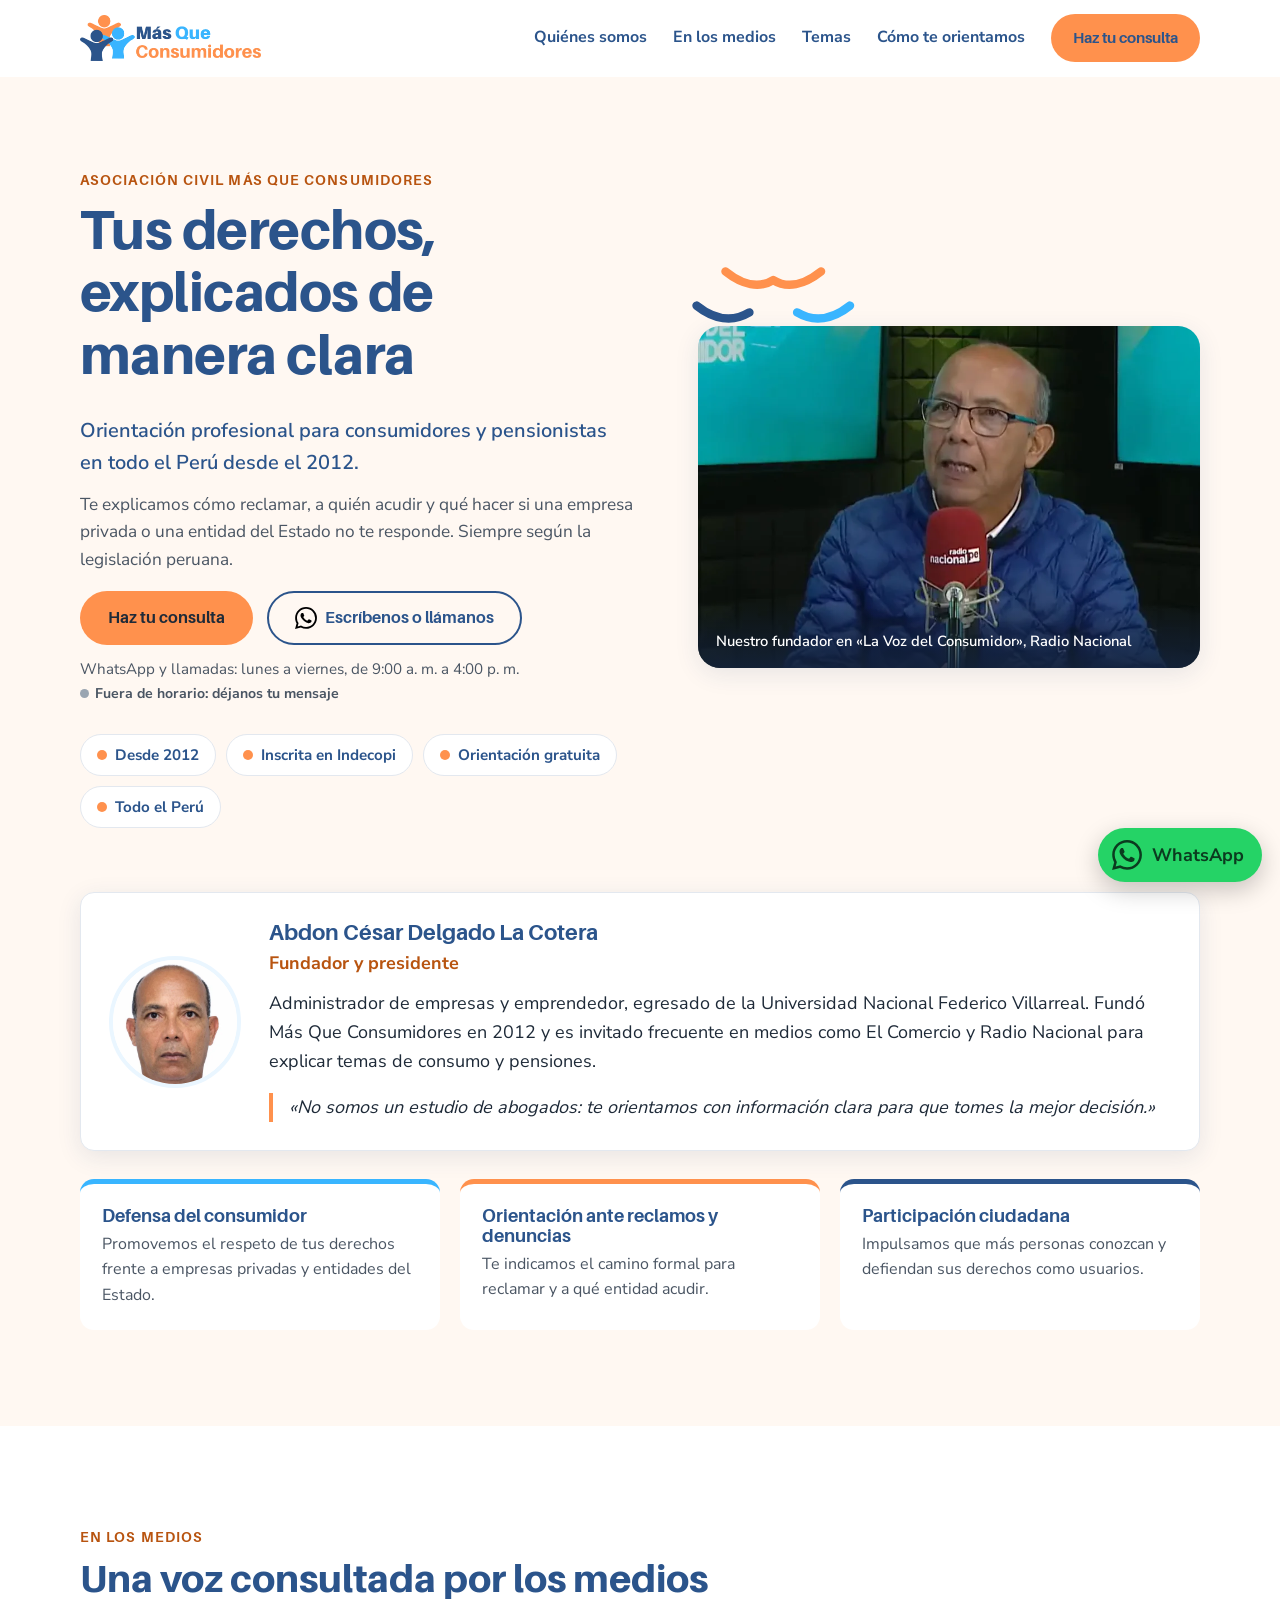
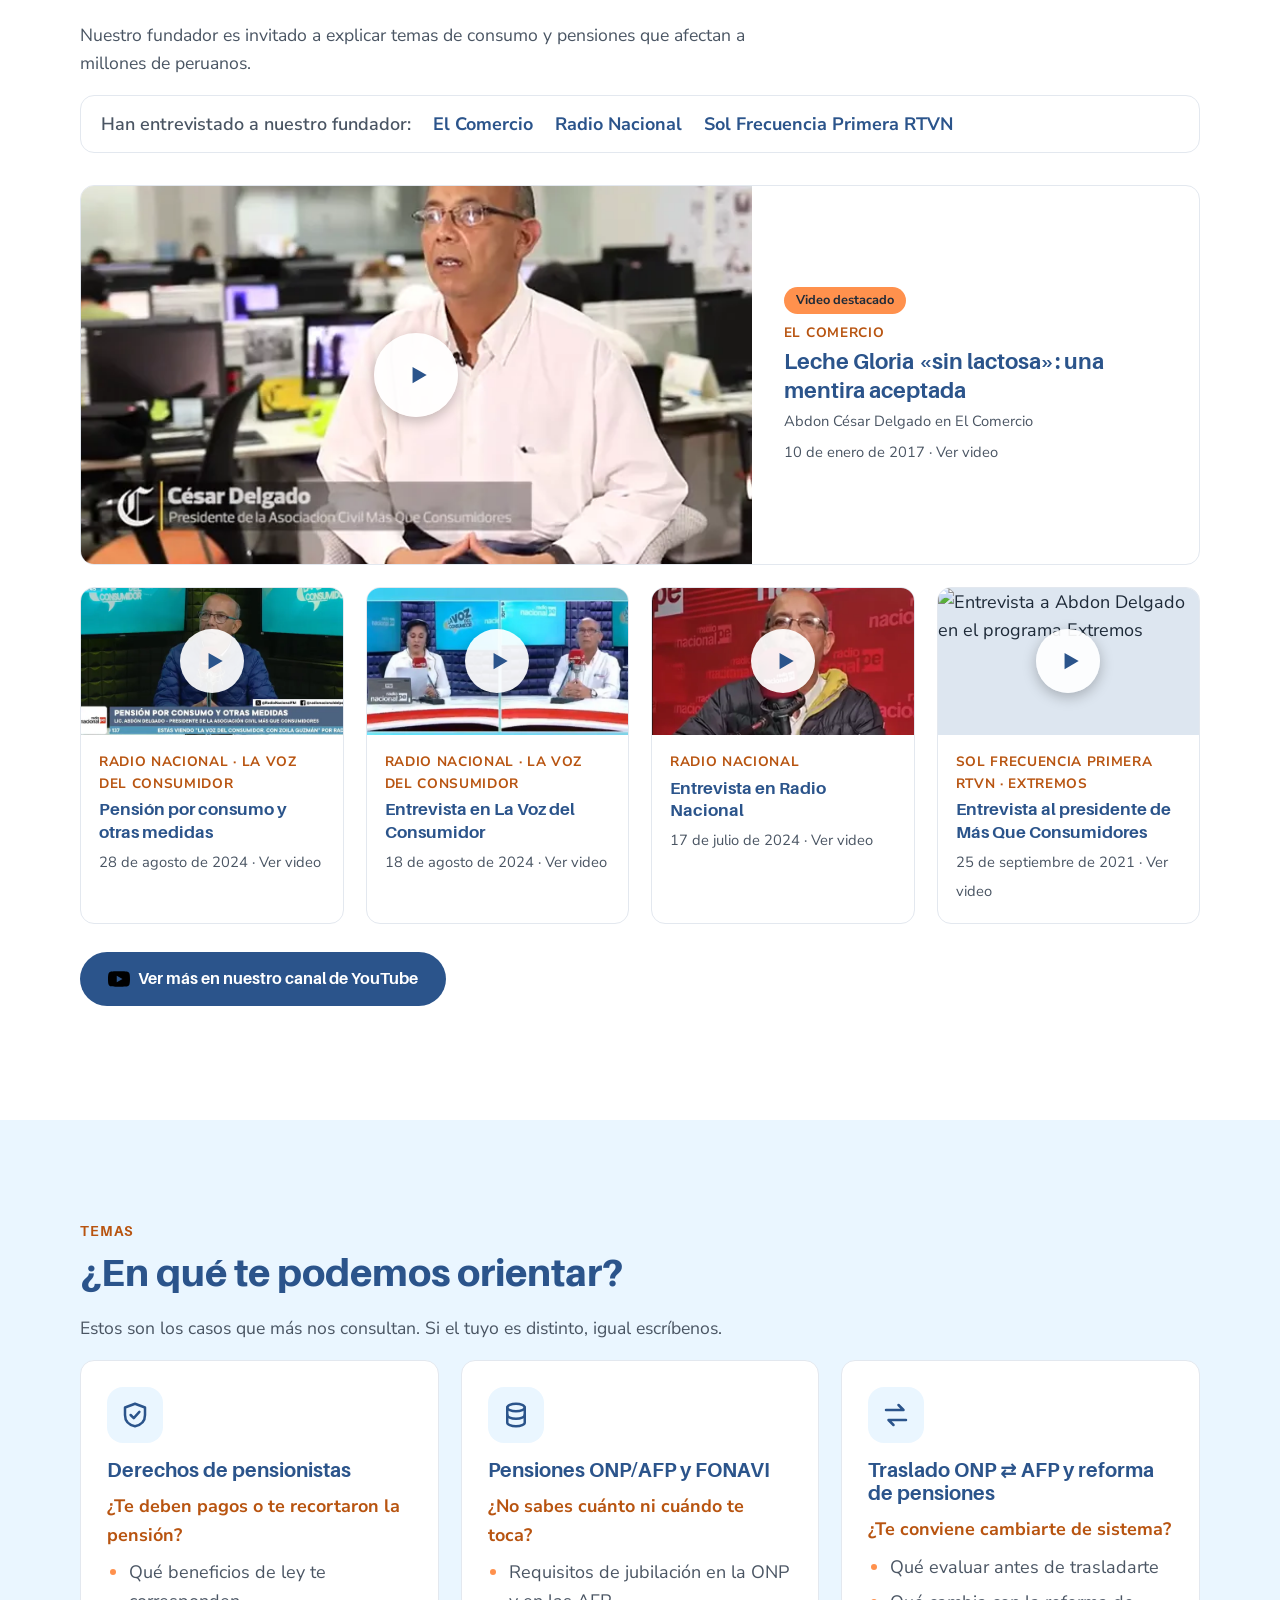
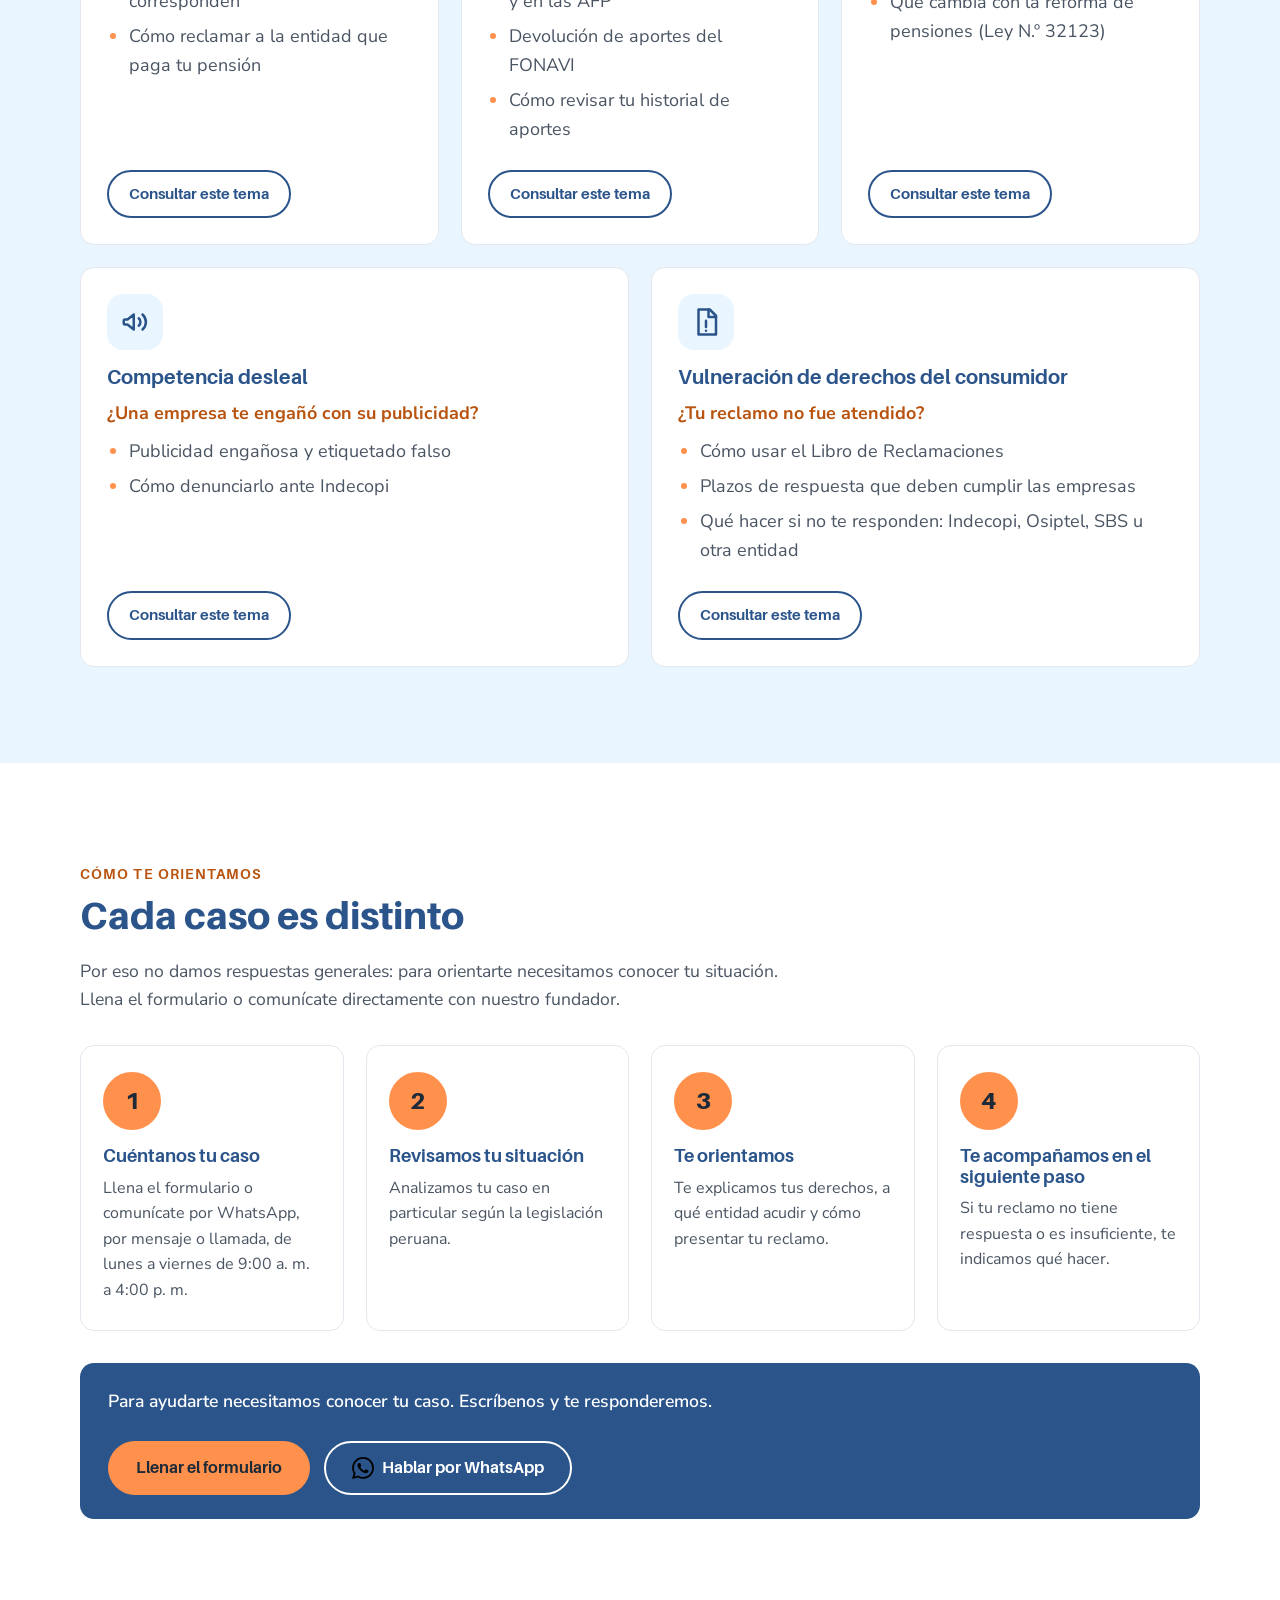
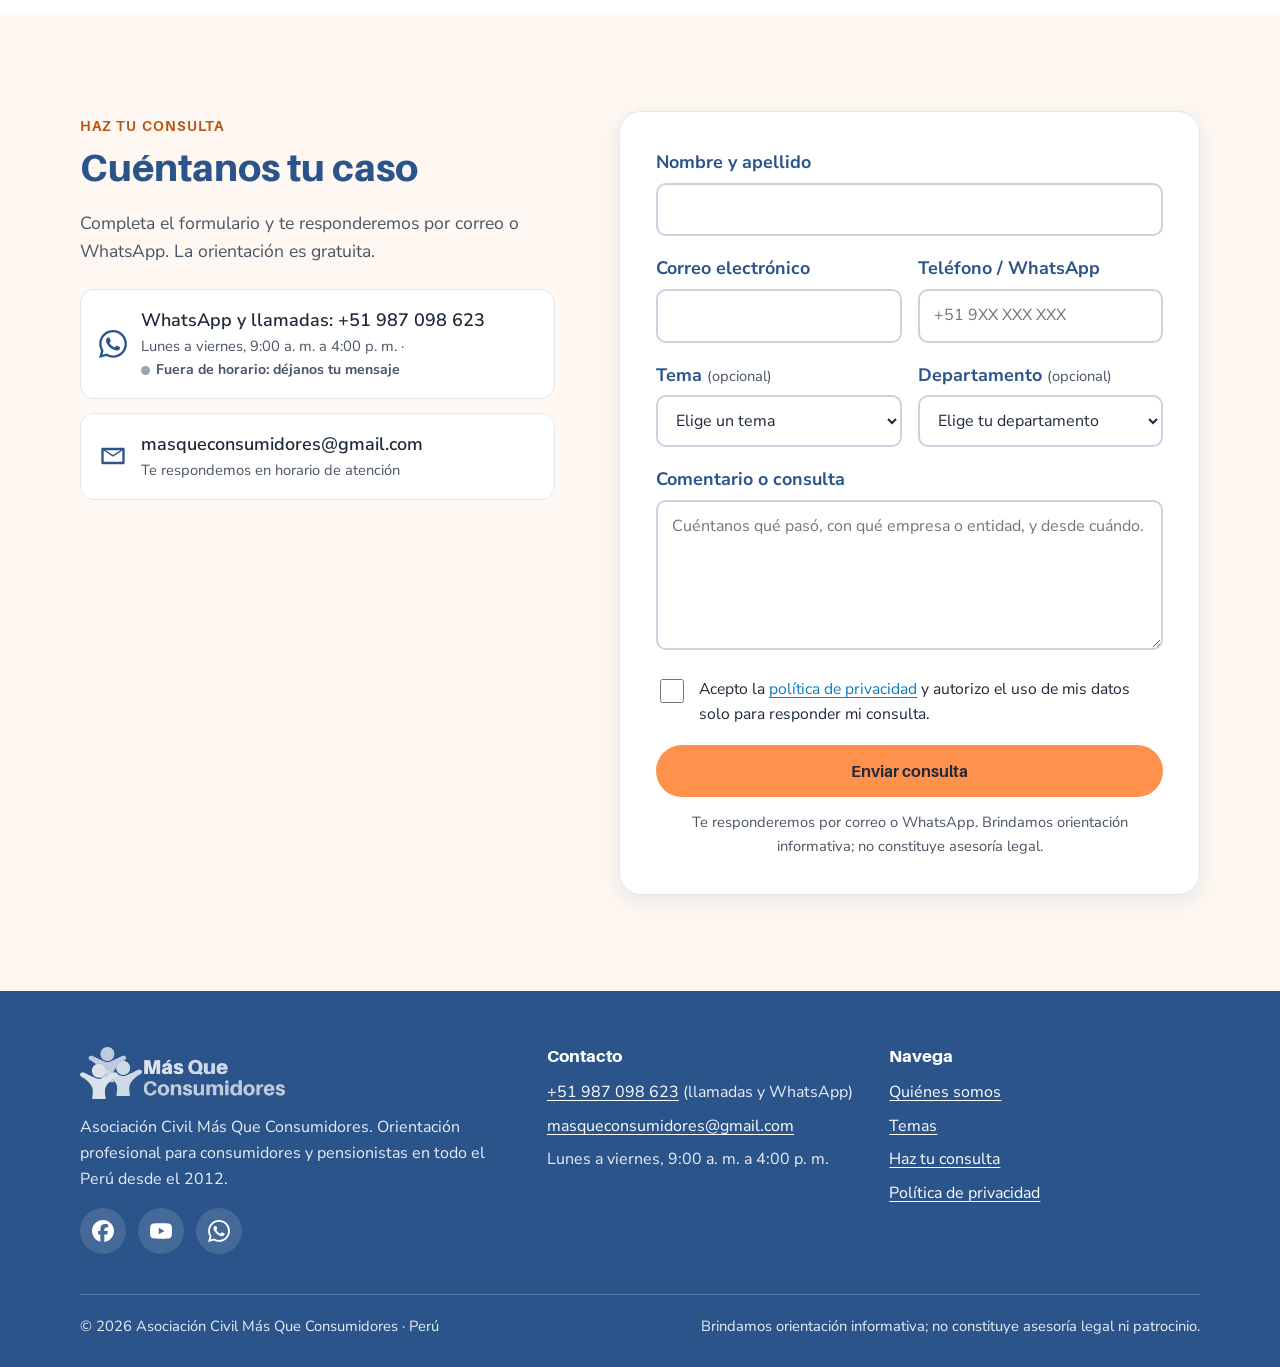
==== index.html @ b26f90e3 "Add files via upload" ====
<!doctype html>
<html lang="es-PE">
<head>
<meta charset="utf-8">
<meta name="viewport" content="width=device-width, initial-scale=1">
<title>Más Que Consumidores | Orientación al consumidor y pensionista en Perú</title>
<meta name="description" content="Asociación civil peruana que desde 2012 te orienta sobre reclamos, derechos del consumidor y pensiones ONP, AFP y FONAVI. Haz tu consulta.">
<link rel="canonical" href="https://masqueconsumidores.github.io/">
<meta name="theme-color" content="#2B548B">
<meta property="og:type" content="website">
<meta property="og:locale" content="es_PE">
<meta property="og:site_name" content="Más Que Consumidores">
<meta property="og:title" content="Más Que Consumidores | Orientación al consumidor y pensionista en Perú">
<meta property="og:description" content="Asociación civil peruana que desde 2012 te orienta sobre reclamos, derechos del consumidor y pensiones ONP, AFP y FONAVI. Haz tu consulta.">
<meta property="og:url" content="https://masqueconsumidores.github.io/">
<meta property="og:image" content="https://masqueconsumidores.github.io/assets/img/og-mas-que-consumidores.jpg">
<meta property="og:image:width" content="1200">
<meta property="og:image:height" content="630">
<meta name="twitter:card" content="summary_large_image">
<link rel="icon" type="image/png" sizes="32x32" href="assets/img/favicon-32.png">
<link rel="icon" type="image/png" sizes="48x48" href="assets/img/favicon-48.png">
<link rel="apple-touch-icon" href="assets/img/apple-touch-icon.png">
<link rel="preload" href="assets/fonts/aileron-latin-800-normal.woff2" as="font" type="font/woff2" crossorigin>
<link rel="stylesheet" href="assets/css/styles.css?v=1">
<!-- Google Analytics 4: reemplazar G-XXXXXXXXXX por el ID de medición y quitar los comentarios.
<script async src="https://www.googletagmanager.com/gtag/js?id=G-XXXXXXXXXX"></script>
<script>window.dataLayer=window.dataLayer||[];function gtag(){dataLayer.push(arguments);}gtag('js',new Date());gtag('config','G-XXXXXXXXXX');</script>
-->
<script type="application/ld+json">{"@context": "https://schema.org", "@type": "NGO", "name": "Asociación Civil Más Que Consumidores", "alternateName": "Más Que Consumidores", "url": "https://masqueconsumidores.github.io/", "logo": "https://masqueconsumidores.github.io/assets/img/logo-color.png", "image": "https://masqueconsumidores.github.io/assets/img/og-mas-que-consumidores.jpg", "description": "Asociación civil peruana que orienta a consumidores y pensionistas sobre sus derechos, reclamos y denuncias, y sobre pensiones ONP, AFP y FONAVI.", "foundingDate": "2012-04", "founder": {"@type": "Person", "name": "Abdon César Delgado La Cotera", "jobTitle": "Fundador y presidente"}, "areaServed": {"@type": "Country", "name": "Perú"}, "telephone": "+51987098623", "email": "masqueconsumidores@gmail.com", "contactPoint": {"@type": "ContactPoint", "telephone": "+51987098623", "contactType": "customer support", "availableLanguage": "es", "hoursAvailable": {"@type": "OpeningHoursSpecification", "dayOfWeek": ["Monday", "Tuesday", "Wednesday", "Thursday", "Friday"], "opens": "09:00", "closes": "16:00"}}, "sameAs": ["https://www.facebook.com/Masqueconsumidores", "https://www.youtube.com/@abdondelgado1642"]}</script>
</head>
<body>
<a class="saltar" href="#contenido">Saltar al contenido</a>
<header class="cabecera">
  <div class="contenedor cabecera__fila">
    <a class="cabecera__logo" href="index.html" aria-label="Más Que Consumidores, ir al inicio">
      <img src="assets/img/logo-color.png" alt="Más Que Consumidores" width="720" height="183">
    </a>
    <button class="menu-boton" type="button" aria-controls="menu" aria-expanded="false" aria-label="Abrir menú"><svg viewBox="0 0 24 24" aria-hidden="true" focusable="false"><path d="M3 6h18M3 12h18M3 18h18" stroke="currentColor" stroke-width="2.2" stroke-linecap="round" fill="none"/></svg></button>
    <nav aria-label="Principal">
      <div class="menu" id="menu">
        <a href="#quienes-somos">Quiénes somos</a>
        <a href="#en-los-medios">En los medios</a>
        <a href="#temas">Temas</a>
        <a href="#como-te-orientamos">Cómo te orientamos</a>
        <a class="btn btn--naranja" href="#contacto">Haz tu consulta</a>
      </div>
    </nav>
  </div>
</header>
<main id="contenido">

<!-- SECCIÓN 1: Quiénes somos y fundador -->
<section class="heroe" id="quienes-somos" aria-labelledby="titulo-principal">
  <div class="contenedor">
    <div class="heroe__rejilla">
      <div>
        <span class="antetitulo">Asociación Civil Más Que Consumidores</span>
        <h1 id="titulo-principal">Tus derechos, explicados de manera clara</h1>
        <p class="heroe__bajada">Orientación profesional para consumidores y pensionistas en todo el Perú desde el 2012.</p>
        <p class="heroe__texto">Te explicamos cómo reclamar, a quién acudir y qué hacer si una empresa privada o una entidad del Estado no te responde. Siempre según la legislación peruana.</p>
        <div class="botones">
          <a class="btn btn--naranja" href="#contacto">Haz tu consulta</a>
          <a class="btn btn--borde" href="https://wa.me/51987098623?text=Hola%2C%20quisiera%20una%20orientaci%C3%B3n%20sobre%20" data-sin-icono><svg viewBox="0 0 24 24" aria-hidden="true" focusable="false"><path d="M17.47 14.38c-.3-.15-1.76-.87-2.03-.97-.27-.1-.47-.15-.67.15-.2.3-.77.97-.94 1.16-.17.2-.35.22-.64.08-.3-.15-1.26-.46-2.39-1.48-.88-.79-1.48-1.76-1.65-2.06-.17-.3-.02-.46.13-.6.13-.14.3-.35.45-.52.15-.18.2-.3.3-.5.1-.2.05-.37-.03-.52-.07-.15-.67-1.61-.92-2.2-.24-.58-.49-.5-.67-.51h-.57c-.2 0-.52.07-.79.37-.27.3-1.04 1.02-1.04 2.48s1.07 2.88 1.21 3.07c.15.2 2.1 3.2 5.08 4.49.71.31 1.26.49 1.7.63.71.22 1.36.19 1.87.12.57-.09 1.76-.72 2-1.42.25-.69.25-1.29.17-1.41-.07-.12-.27-.2-.57-.35m-5.42 7.4h-.01a9.87 9.87 0 0 1-5.03-1.38l-.36-.21-3.74.98 1-3.65-.24-.37a9.86 9.86 0 0 1-1.51-5.26c0-5.45 4.44-9.88 9.89-9.88 2.64 0 5.12 1.03 6.99 2.9a9.83 9.83 0 0 1 2.89 6.99c0 5.45-4.44 9.88-9.88 9.88m8.41-18.3A11.82 11.82 0 0 0 12.05 0C5.5 0 .16 5.34.16 11.89c0 2.1.55 4.14 1.59 5.95L.06 24l6.3-1.65a11.88 11.88 0 0 0 5.68 1.45h.01c6.55 0 11.89-5.34 11.89-11.89a11.82 11.82 0 0 0-3.48-8.41Z"/></svg>Escríbenos o llámanos</a>
        </div>
        <p class="horario">WhatsApp y llamadas: lunes a viernes, de 9:00 a. m. a 4:00 p. m. <span class="estado" data-estado></span></p>
        <ul class="sellos" aria-label="Por qué confiar en nosotros">
          <li>Desde 2012</li>
          <li>Inscrita en Indecopi</li>
          <li>Orientación gratuita</li>
          <li>Todo el Perú</li>
        </ul>
      </div>
      <div class="heroe__foto">
        <svg class="brazos" viewBox="0 0 200 110" aria-hidden="true" focusable="false">
          <path d="M44 44 C64 60 84 64 100 54 C116 64 136 60 156 44" stroke="#FF914D"/>
          <path d="M10 84 C30 100 52 104 72 92" stroke="#2B548B"/>
          <path d="M128 92 C148 104 170 100 190 84" stroke="#39B5FF"/>
        </svg>
        <figure>
          <img src="assets/img/abdon-delgado-radio-nacional.webp" alt="Abdon César Delgado La Cotera durante una entrevista en Radio Nacional" width="900" height="614" fetchpriority="high">
          <figcaption>Nuestro fundador en «La Voz del Consumidor», Radio Nacional</figcaption>
        </figure>
      </div>
    </div>

    <div class="fundador">
      <img class="fundador__foto" src="assets/img/abdon-delgado.webp" alt="Retrato de Abdon César Delgado La Cotera" width="400" height="400" loading="lazy">
      <div>
        <h3>Abdon César Delgado La Cotera</h3>
        <p class="fundador__cargo">Fundador y presidente</p>
        <p>Administrador de empresas y emprendedor, egresado de la Universidad Nacional Federico Villarreal. Fundó Más Que Consumidores en 2012 y es invitado frecuente en medios como El Comercio y Radio Nacional para explicar temas de consumo y pensiones.</p>
        <p class="fundador__cita">«No somos un estudio de abogados: te orientamos con información clara para que tomes la mejor decisión.»</p>
      </div>
    </div>

    <div class="pilares">
      <div class="pilar"><h3>Defensa del consumidor</h3><p>Promovemos el respeto de tus derechos frente a empresas privadas y entidades del Estado.</p></div>
      <div class="pilar"><h3>Orientación ante reclamos y denuncias</h3><p>Te indicamos el camino formal para reclamar y a qué entidad acudir.</p></div>
      <div class="pilar"><h3>Participación ciudadana</h3><p>Impulsamos que más personas conozcan y defiendan sus derechos como usuarios.</p></div>
    </div>
  </div>
</section>

<!-- SECCIÓN 2: En los medios -->
<section class="seccion" id="en-los-medios" aria-labelledby="titulo-medios">
  <div class="contenedor">
    <span class="antetitulo">En los medios</span>
    <h2 id="titulo-medios">Una voz consultada por los medios</h2>
    <p class="intro">Nuestro fundador es invitado a explicar temas de consumo y pensiones que afectan a millones de peruanos.</p>
    <div class="medios"><span>Han entrevistado a nuestro fundador:</span><span>El Comercio</span><span>Radio Nacional</span><span>Sol Frecuencia Primera RTVN</span></div>
    <ul class="videos" role="list" style="list-style:none;padding:0;margin:0">
      <li class="video video--destacado">
        <a href="https://www.youtube.com/watch?v=QmW7lTjXU7g" data-sin-icono data-video="Leche Gloria «sin lactosa»: una mentira aceptada">
          <div class="video__imagen"><img src="assets/img/videos/el-comercio-2017.webp" alt="Abdon César Delgado entrevistado en la redacción de El Comercio" width="640" height="360" loading="lazy"><div class="video__play"><span><svg viewBox="0 0 24 24" aria-hidden="true" focusable="false"><path d="M7 4.5v15l13-7.5z"/></svg></span></div></div>
          <div class="video__texto"><span class="etiqueta">Video destacado</span><span class="video__medio">El Comercio</span><span class="video__titulo">Leche Gloria «sin lactosa»: una mentira aceptada</span><span class="video__fecha" style="display:block;margin-bottom:4px">Abdon César Delgado en El Comercio</span><span class="video__fecha">10 de enero de 2017 · Ver video</span></div>
        </a>
      </li>
      <li class="video">
        <a href="https://www.facebook.com/watch/?v=909788770986773" data-sin-icono data-video="Pensión por consumo y otras medidas">
          <div class="video__imagen"><img src="assets/img/videos/radio-nacional-ago-2024-pensiones.webp" alt="Abdon César Delgado en el set de La Voz del Consumidor, Radio Nacional" width="640" height="360" loading="lazy"><div class="video__play"><span><svg viewBox="0 0 24 24" aria-hidden="true" focusable="false"><path d="M7 4.5v15l13-7.5z"/></svg></span></div></div>
          <div class="video__texto"><span class="video__medio">Radio Nacional · La Voz del Consumidor</span><span class="video__titulo">Pensión por consumo y otras medidas</span><span class="video__fecha">28 de agosto de 2024 · Ver video</span></div>
        </a>
      </li>
      <li class="video">
        <a href="https://www.facebook.com/Masqueconsumidores/posts/excelente-entrevista-al-suscrito-cualquier-consulta-al-whatsaap-987-098-623-para/1487758000037824/" data-sin-icono data-video="Entrevista en La Voz del Consumidor">
          <div class="video__imagen"><img src="assets/img/videos/radio-nacional-ago-2024.webp" alt="Entrevista en pantalla dividida con la conductora de La Voz del Consumidor" width="640" height="360" loading="lazy"><div class="video__play"><span><svg viewBox="0 0 24 24" aria-hidden="true" focusable="false"><path d="M7 4.5v15l13-7.5z"/></svg></span></div></div>
          <div class="video__texto"><span class="video__medio">Radio Nacional · La Voz del Consumidor</span><span class="video__titulo">Entrevista en La Voz del Consumidor</span><span class="video__fecha">18 de agosto de 2024 · Ver video</span></div>
        </a>
      </li>
      <li class="video">
        <a href="https://www.facebook.com/watch/?v=1197199654796328" data-sin-icono data-video="Entrevista en Radio Nacional">
          <div class="video__imagen"><img src="assets/img/videos/radio-nacional-jul-2024.webp" alt="Abdon César Delgado frente al fondo de Radio Nacional" width="640" height="360" loading="lazy"><div class="video__play"><span><svg viewBox="0 0 24 24" aria-hidden="true" focusable="false"><path d="M7 4.5v15l13-7.5z"/></svg></span></div></div>
          <div class="video__texto"><span class="video__medio">Radio Nacional</span><span class="video__titulo">Entrevista en Radio Nacional</span><span class="video__fecha">17 de julio de 2024 · Ver video</span></div>
        </a>
      </li>
      <li class="video">
        <a href="https://www.youtube.com/watch?v=B81bb6q4tKw" data-sin-icono data-video="Entrevista al presidente de Más Que Consumidores">
          <div class="video__imagen"><img src="https://i.ytimg.com/vi/B81bb6q4tKw/hqdefault.jpg" alt="Entrevista a Abdon Delgado en el programa Extremos" width="640" height="360" loading="lazy"><div class="video__play"><span><svg viewBox="0 0 24 24" aria-hidden="true" focusable="false"><path d="M7 4.5v15l13-7.5z"/></svg></span></div></div>
          <div class="video__texto"><span class="video__medio">Sol Frecuencia Primera RTVN · Extremos</span><span class="video__titulo">Entrevista al presidente de Más Que Consumidores</span><span class="video__fecha">25 de septiembre de 2021 · Ver video</span></div>
        </a>
      </li>
    </ul>
    <p class="mas-videos"><a class="btn btn--azul" href="https://www.youtube.com/@abdondelgado1642" data-sin-icono><svg viewBox="0 0 24 24" aria-hidden="true" focusable="false"><path d="M23.5 6.19a3.02 3.02 0 0 0-2.12-2.14C19.5 3.55 12 3.55 12 3.55s-7.5 0-9.38.5A3.02 3.02 0 0 0 .5 6.19C0 8.07 0 12 0 12s0 3.93.5 5.81a3.02 3.02 0 0 0 2.12 2.14c1.88.5 9.38.5 9.38.5s7.5 0 9.38-.5a3.02 3.02 0 0 0 2.12-2.14C24 15.93 24 12 24 12s0-3.93-.5-5.81ZM9.55 15.57V8.43L15.82 12l-6.27 3.57Z"/></svg>Ver más en nuestro canal de YouTube</a></p>
  </div>
</section>

<!-- SECCIÓN 3: Temas -->
<section class="seccion seccion--celeste" id="temas" aria-labelledby="titulo-temas">
  <div class="contenedor">
    <span class="antetitulo">Temas</span>
    <h2 id="titulo-temas">¿En qué te podemos orientar?</h2>
    <p class="intro">Estos son los casos que más nos consultan. Si el tuyo es distinto, igual escríbenos.</p>
    <div class="temas">
      <article class="tema">
        <div class="tema__icono"><svg viewBox="0 0 24 24" aria-hidden="true" focusable="false"><path d="M12 3l8 3v6c0 5-3.5 8-8 9-4.5-1-8-4-8-9V6z"/><path d="M8.5 12l2.5 2.5 4.5-5"/></svg></div>
        <h3>Derechos de pensionistas</h3>
        <p class="tema__pregunta">¿Te deben pagos o te recortaron la pensión?</p>
        <ul><li>Qué beneficios de ley te corresponden</li><li>Cómo reclamar a la entidad que paga tu pensión</li></ul>
        <a class="btn btn--borde" href="#contacto" data-tema="Derechos de pensionistas">Consultar este tema</a>
      </article>
      <article class="tema">
        <div class="tema__icono"><svg viewBox="0 0 24 24" aria-hidden="true" focusable="false"><ellipse cx="12" cy="6" rx="7" ry="3"/><path d="M5 6v6c0 1.7 3.1 3 7 3s7-1.3 7-3V6"/><path d="M5 12v6c0 1.7 3.1 3 7 3s7-1.3 7-3v-6"/></svg></div>
        <h3>Pensiones ONP/AFP y FONAVI</h3>
        <p class="tema__pregunta">¿No sabes cuánto ni cuándo te toca?</p>
        <ul><li>Requisitos de jubilación en la ONP y en las AFP</li><li>Devolución de aportes del FONAVI</li><li>Cómo revisar tu historial de aportes</li></ul>
        <a class="btn btn--borde" href="#contacto" data-tema="Pensiones ONP/AFP y FONAVI">Consultar este tema</a>
      </article>
      <article class="tema">
        <div class="tema__icono"><svg viewBox="0 0 24 24" aria-hidden="true" focusable="false"><path d="M4 8h14l-4-4"/><path d="M20 16H6l4 4"/></svg></div>
        <h3>Traslado ONP ⇄ AFP y reforma de pensiones</h3>
        <p class="tema__pregunta">¿Te conviene cambiarte de sistema?</p>
        <ul><li>Qué evaluar antes de trasladarte</li><li>Qué cambia con la reforma de pensiones (Ley N.º 32123)</li></ul>
        <a class="btn btn--borde" href="#contacto" data-tema="Traslado ONP ⇄ AFP y reforma de pensiones">Consultar este tema</a>
      </article>
      <article class="tema">
        <div class="tema__icono"><svg viewBox="0 0 24 24" aria-hidden="true" focusable="false"><path d="M3 11v2a1 1 0 0 0 1 1h2l5 4V6L6 10H4a1 1 0 0 0-1 1z"/><path d="M15 9a4 4 0 0 1 0 6"/><path d="M18 6a8 8 0 0 1 0 12"/></svg></div>
        <h3>Competencia desleal</h3>
        <p class="tema__pregunta">¿Una empresa te engañó con su publicidad?</p>
        <ul><li>Publicidad engañosa y etiquetado falso</li><li>Cómo denunciarlo ante Indecopi</li></ul>
        <a class="btn btn--borde" href="#contacto" data-tema="Competencia desleal">Consultar este tema</a>
      </article>
      <article class="tema">
        <div class="tema__icono"><svg viewBox="0 0 24 24" aria-hidden="true" focusable="false"><path d="M6 2h9l5 5v15H6z"/><path d="M14 2v6h6"/><path d="M12 11v5"/><path d="M12 19h.01"/></svg></div>
        <h3>Vulneración de derechos del consumidor</h3>
        <p class="tema__pregunta">¿Tu reclamo no fue atendido?</p>
        <ul><li>Cómo usar el Libro de Reclamaciones</li><li>Plazos de respuesta que deben cumplir las empresas</li><li>Qué hacer si no te responden: Indecopi, Osiptel, SBS u otra entidad</li></ul>
        <a class="btn btn--borde" href="#contacto" data-tema="Vulneración de derechos del consumidor">Consultar este tema</a>
      </article>
    </div>
  </div>
</section>

<!-- Cómo te orientamos -->
<section class="seccion" id="como-te-orientamos" aria-labelledby="titulo-pasos">
  <div class="contenedor">
    <span class="antetitulo">Cómo te orientamos</span>
    <h2 id="titulo-pasos">Cada caso es distinto</h2>
    <p class="intro">Por eso no damos respuestas generales: para orientarte necesitamos conocer tu situación. Llena el formulario o comunícate directamente con nuestro fundador.</p>
    <ol class="pasos">
      <li class="paso"><div class="paso__numero" aria-hidden="true">1</div><h3>Cuéntanos tu caso</h3><p>Llena el formulario o comunícate por WhatsApp, por mensaje o llamada, de lunes a viernes de 9:00 a. m. a 4:00 p. m.</p></li>
      <li class="paso"><div class="paso__numero" aria-hidden="true">2</div><h3>Revisamos tu situación</h3><p>Analizamos tu caso en particular según la legislación peruana.</p></li>
      <li class="paso"><div class="paso__numero" aria-hidden="true">3</div><h3>Te orientamos</h3><p>Te explicamos tus derechos, a qué entidad acudir y cómo presentar tu reclamo.</p></li>
      <li class="paso"><div class="paso__numero" aria-hidden="true">4</div><h3>Te acompañamos en el siguiente paso</h3><p>Si tu reclamo no tiene respuesta o es insuficiente, te indicamos qué hacer.</p></li>
    </ol>
    <div class="aviso-caso">
      <p>Para ayudarte necesitamos conocer tu caso. Escríbenos y te responderemos.</p>
      <div class="botones">
        <a class="btn btn--naranja" href="#contacto">Llenar el formulario</a>
        <a class="btn btn--borde" style="color:#fff;border-color:#fff" href="https://wa.me/51987098623?text=Hola%2C%20quisiera%20una%20orientaci%C3%B3n%20sobre%20" data-sin-icono><svg viewBox="0 0 24 24" aria-hidden="true" focusable="false"><path d="M17.47 14.38c-.3-.15-1.76-.87-2.03-.97-.27-.1-.47-.15-.67.15-.2.3-.77.97-.94 1.16-.17.2-.35.22-.64.08-.3-.15-1.26-.46-2.39-1.48-.88-.79-1.48-1.76-1.65-2.06-.17-.3-.02-.46.13-.6.13-.14.3-.35.45-.52.15-.18.2-.3.3-.5.1-.2.05-.37-.03-.52-.07-.15-.67-1.61-.92-2.2-.24-.58-.49-.5-.67-.51h-.57c-.2 0-.52.07-.79.37-.27.3-1.04 1.02-1.04 2.48s1.07 2.88 1.21 3.07c.15.2 2.1 3.2 5.08 4.49.71.31 1.26.49 1.7.63.71.22 1.36.19 1.87.12.57-.09 1.76-.72 2-1.42.25-.69.25-1.29.17-1.41-.07-.12-.27-.2-.57-.35m-5.42 7.4h-.01a9.87 9.87 0 0 1-5.03-1.38l-.36-.21-3.74.98 1-3.65-.24-.37a9.86 9.86 0 0 1-1.51-5.26c0-5.45 4.44-9.88 9.89-9.88 2.64 0 5.12 1.03 6.99 2.9a9.83 9.83 0 0 1 2.89 6.99c0 5.45-4.44 9.88-9.88 9.88m8.41-18.3A11.82 11.82 0 0 0 12.05 0C5.5 0 .16 5.34.16 11.89c0 2.1.55 4.14 1.59 5.95L.06 24l6.3-1.65a11.88 11.88 0 0 0 5.68 1.45h.01c6.55 0 11.89-5.34 11.89-11.89a11.82 11.82 0 0 0-3.48-8.41Z"/></svg>Hablar por WhatsApp</a>
      </div>
    </div>
  </div>
</section>

<!-- SECCIÓN 4: Formulario -->
<section class="seccion seccion--crema" id="contacto" aria-labelledby="titulo-contacto">
  <div class="contenedor contacto">
    <div>
      <span class="antetitulo">Haz tu consulta</span>
      <h2 id="titulo-contacto">Cuéntanos tu caso</h2>
      <p class="intro">Completa el formulario y te responderemos por correo o WhatsApp. La orientación es gratuita.</p>
      <ul class="canales">
        <li><a href="https://wa.me/51987098623?text=Hola%2C%20quisiera%20una%20orientaci%C3%B3n%20sobre%20" data-sin-icono><svg viewBox="0 0 24 24" aria-hidden="true" focusable="false"><path d="M17.47 14.38c-.3-.15-1.76-.87-2.03-.97-.27-.1-.47-.15-.67.15-.2.3-.77.97-.94 1.16-.17.2-.35.22-.64.08-.3-.15-1.26-.46-2.39-1.48-.88-.79-1.48-1.76-1.65-2.06-.17-.3-.02-.46.13-.6.13-.14.3-.35.45-.52.15-.18.2-.3.3-.5.1-.2.05-.37-.03-.52-.07-.15-.67-1.61-.92-2.2-.24-.58-.49-.5-.67-.51h-.57c-.2 0-.52.07-.79.37-.27.3-1.04 1.02-1.04 2.48s1.07 2.88 1.21 3.07c.15.2 2.1 3.2 5.08 4.49.71.31 1.26.49 1.7.63.71.22 1.36.19 1.87.12.57-.09 1.76-.72 2-1.42.25-.69.25-1.29.17-1.41-.07-.12-.27-.2-.57-.35m-5.42 7.4h-.01a9.87 9.87 0 0 1-5.03-1.38l-.36-.21-3.74.98 1-3.65-.24-.37a9.86 9.86 0 0 1-1.51-5.26c0-5.45 4.44-9.88 9.89-9.88 2.64 0 5.12 1.03 6.99 2.9a9.83 9.83 0 0 1 2.89 6.99c0 5.45-4.44 9.88-9.88 9.88m8.41-18.3A11.82 11.82 0 0 0 12.05 0C5.5 0 .16 5.34.16 11.89c0 2.1.55 4.14 1.59 5.95L.06 24l6.3-1.65a11.88 11.88 0 0 0 5.68 1.45h.01c6.55 0 11.89-5.34 11.89-11.89a11.82 11.82 0 0 0-3.48-8.41Z"/></svg><span>WhatsApp y llamadas: +51 987 098 623<small>Lunes a viernes, 9:00 a. m. a 4:00 p. m. · <span class="estado" data-estado></span></small></span></a></li>
        <li><a href="mailto:masqueconsumidores@gmail.com"><svg viewBox="0 0 24 24" aria-hidden="true" focusable="false"><path d="M3 5h18a1 1 0 0 1 1 1v12a1 1 0 0 1-1 1H3a1 1 0 0 1-1-1V6a1 1 0 0 1 1-1Zm1 2.3V17h16V7.3l-8 5.3-8-5.3ZM5.6 7 12 11.2 18.4 7H5.6Z"/></svg><span>masqueconsumidores@gmail.com<small>Te respondemos en horario de atención</small></span></a></li>
      </ul>
    </div>

    <form class="formulario" id="form-consulta" action="https://formsubmit.co/masqueconsumidores@gmail.com" method="POST">
      <input type="hidden" name="_subject" value="Nueva consulta web — Más Que Consumidores">
      <input type="hidden" name="_next" value="https://masqueconsumidores.github.io/gracias/">
      <input type="hidden" name="_template" value="table">
      <input type="hidden" name="_autoresponse" value="Hola, recibimos tu consulta en Más Que Consumidores. Te responderemos por correo o WhatsApp de lunes a viernes, de 9:00 a. m. a 4:00 p. m.">
      <input class="trampa" type="text" name="_honey" tabindex="-1" autocomplete="off" aria-hidden="true">

      <div class="campo">
        <label for="nombre">Nombre y apellido</label>
        <input id="nombre" name="Nombre" type="text" autocomplete="name" required aria-describedby="err-nombre">
        <p class="error" id="err-nombre">Escribe tu nombre y apellido.</p>
      </div>
      <div class="campo campo--doble">
        <div class="campo" style="margin:0">
          <label for="email">Correo electrónico</label>
          <input id="email" name="email" type="email" autocomplete="email" required aria-describedby="err-email">
          <p class="error" id="err-email">Escribe un correo válido, por ejemplo nombre@gmail.com.</p>
        </div>
        <div class="campo" style="margin:0">
          <label for="telefono">Teléfono / WhatsApp</label>
          <input id="telefono" name="Teléfono" type="tel" inputmode="tel" autocomplete="tel" placeholder="+51 9XX XXX XXX" required aria-describedby="err-tel">
          <p class="error" id="err-tel">Escribe un número de contacto.</p>
        </div>
      </div>
      <div class="campo campo--doble" style="margin-top:18px">
        <div class="campo" style="margin:0">
          <label for="tema">Tema <span class="opcional">(opcional)</span></label>
          <select id="tema" name="Tema"><option value="">Elige un tema</option><option value="Derechos de pensionistas">Derechos de pensionistas</option><option value="Pensiones ONP/AFP y FONAVI">Pensiones ONP/AFP y FONAVI</option><option value="Traslado ONP ⇄ AFP y reforma de pensiones">Traslado ONP ⇄ AFP y reforma de pensiones</option><option value="Competencia desleal">Competencia desleal</option><option value="Vulneración de derechos del consumidor">Vulneración de derechos del consumidor</option><option value="Otro">Otro</option></select>
        </div>
        <div class="campo" style="margin:0">
          <label for="departamento">Departamento <span class="opcional">(opcional)</span></label>
          <select id="departamento" name="Departamento"><option value="">Elige tu departamento</option><option value="Amazonas">Amazonas</option><option value="Áncash">Áncash</option><option value="Apurímac">Apurímac</option><option value="Arequipa">Arequipa</option><option value="Ayacucho">Ayacucho</option><option value="Cajamarca">Cajamarca</option><option value="Callao">Callao</option><option value="Cusco">Cusco</option><option value="Huancavelica">Huancavelica</option><option value="Huánuco">Huánuco</option><option value="Ica">Ica</option><option value="Junín">Junín</option><option value="La Libertad">La Libertad</option><option value="Lambayeque">Lambayeque</option><option value="Lima">Lima</option><option value="Loreto">Loreto</option><option value="Madre de Dios">Madre de Dios</option><option value="Moquegua">Moquegua</option><option value="Pasco">Pasco</option><option value="Piura">Piura</option><option value="Puno">Puno</option><option value="San Martín">San Martín</option><option value="Tacna">Tacna</option><option value="Tumbes">Tumbes</option><option value="Ucayali">Ucayali</option></select>
        </div>
      </div>
      <div class="campo" style="margin-top:18px">
        <label for="comentario">Comentario o consulta</label>
        <textarea id="comentario" name="Comentario" required aria-describedby="err-com" placeholder="Cuéntanos qué pasó, con qué empresa o entidad, y desde cuándo."></textarea>
        <p class="error" id="err-com">Cuéntanos brevemente tu caso.</p>
      </div>
      <label class="consentimiento">
        <input type="checkbox" name="Acepta política de privacidad" value="Sí" required>
        <span>Acepto la <a href="privacidad/index.html">política de privacidad</a> y autorizo el uso de mis datos solo para responder mi consulta.</span>
      </label>
      <button class="btn btn--naranja" type="submit">Enviar consulta</button>
      <p class="nota-form">Te responderemos por correo o WhatsApp. Brindamos orientación informativa; no constituye asesoría legal.</p>
    </form>
  </div>
</section>

</main>
<footer class="pie">
  <div class="contenedor">
    <div class="pie__rejilla">
      <div>
        <img class="pie__logo" src="assets/img/logo-blanco.png" alt="Más Que Consumidores" width="720" height="183" loading="lazy">
        <p>Asociación Civil Más Que Consumidores. Orientación profesional para consumidores y pensionistas en todo el Perú desde el 2012.</p>
        <div class="redes">
          <a href="https://www.facebook.com/Masqueconsumidores" aria-label="Facebook de Más Que Consumidores" data-sin-icono><svg viewBox="0 0 24 24" aria-hidden="true" focusable="false"><path d="M9.1 23.69v-7.98H6.63v-3.67H9.1v-1.58c0-4.09 1.85-5.98 5.86-5.98.4 0 .96.04 1.47.1.39.04.77.11 1.14.2v3.32a8.6 8.6 0 0 0-1.39-.05c-.7 0-1.26.1-1.67.31a1.69 1.69 0 0 0-.68.62c-.26.42-.38 1-.38 1.75v1.3h3.92l-.39 2.1-.28 1.57h-3.25v8.24C19.4 23.24 24 18.18 24 12.04c0-6.63-5.37-12-12-12S0 5.42 0 12.04c0 5.63 3.87 10.35 9.1 11.65Z"/></svg></a>
          <a href="https://www.youtube.com/@abdondelgado1642" aria-label="Canal de YouTube" data-sin-icono><svg viewBox="0 0 24 24" aria-hidden="true" focusable="false"><path d="M23.5 6.19a3.02 3.02 0 0 0-2.12-2.14C19.5 3.55 12 3.55 12 3.55s-7.5 0-9.38.5A3.02 3.02 0 0 0 .5 6.19C0 8.07 0 12 0 12s0 3.93.5 5.81a3.02 3.02 0 0 0 2.12 2.14c1.88.5 9.38.5 9.38.5s7.5 0 9.38-.5a3.02 3.02 0 0 0 2.12-2.14C24 15.93 24 12 24 12s0-3.93-.5-5.81ZM9.55 15.57V8.43L15.82 12l-6.27 3.57Z"/></svg></a>
          <a href="https://wa.me/51987098623?text=Hola%2C%20quisiera%20una%20orientaci%C3%B3n%20sobre%20" aria-label="WhatsApp" data-sin-icono><svg viewBox="0 0 24 24" aria-hidden="true" focusable="false"><path d="M17.47 14.38c-.3-.15-1.76-.87-2.03-.97-.27-.1-.47-.15-.67.15-.2.3-.77.97-.94 1.16-.17.2-.35.22-.64.08-.3-.15-1.26-.46-2.39-1.48-.88-.79-1.48-1.76-1.65-2.06-.17-.3-.02-.46.13-.6.13-.14.3-.35.45-.52.15-.18.2-.3.3-.5.1-.2.05-.37-.03-.52-.07-.15-.67-1.61-.92-2.2-.24-.58-.49-.5-.67-.51h-.57c-.2 0-.52.07-.79.37-.27.3-1.04 1.02-1.04 2.48s1.07 2.88 1.21 3.07c.15.2 2.1 3.2 5.08 4.49.71.31 1.26.49 1.7.63.71.22 1.36.19 1.87.12.57-.09 1.76-.72 2-1.42.25-.69.25-1.29.17-1.41-.07-.12-.27-.2-.57-.35m-5.42 7.4h-.01a9.87 9.87 0 0 1-5.03-1.38l-.36-.21-3.74.98 1-3.65-.24-.37a9.86 9.86 0 0 1-1.51-5.26c0-5.45 4.44-9.88 9.89-9.88 2.64 0 5.12 1.03 6.99 2.9a9.83 9.83 0 0 1 2.89 6.99c0 5.45-4.44 9.88-9.88 9.88m8.41-18.3A11.82 11.82 0 0 0 12.05 0C5.5 0 .16 5.34.16 11.89c0 2.1.55 4.14 1.59 5.95L.06 24l6.3-1.65a11.88 11.88 0 0 0 5.68 1.45h.01c6.55 0 11.89-5.34 11.89-11.89a11.82 11.82 0 0 0-3.48-8.41Z"/></svg></a>
        </div>
      </div>
      <div>
        <h2>Contacto</h2>
        <ul>
          <li><a href="tel:+51987098623">+51 987 098 623</a> (llamadas y WhatsApp)</li>
          <li><a href="mailto:masqueconsumidores@gmail.com">masqueconsumidores@gmail.com</a></li>
          <li>Lunes a viernes, 9:00 a. m. a 4:00 p. m.</li>
        </ul>
      </div>
      <div>
        <h2>Navega</h2>
        <ul>
          <li><a href="index.html#quienes-somos">Quiénes somos</a></li>
          <li><a href="index.html#temas">Temas</a></li>
          <li><a href="index.html#contacto">Haz tu consulta</a></li>
          <li><a href="privacidad/index.html">Política de privacidad</a></li>
        </ul>
      </div>
    </div>
    <div class="pie__legal">
      <span>© <span id="anio">2026</span> Asociación Civil Más Que Consumidores · Perú</span>
      <span>Brindamos orientación informativa; no constituye asesoría legal ni patrocinio.</span>
    </div>
  </div>
</footer>
<a class="wa-flotante" href="https://wa.me/51987098623?text=Hola%2C%20quisiera%20una%20orientaci%C3%B3n%20sobre%20" aria-label="Escríbenos por WhatsApp" data-sin-icono><svg viewBox="0 0 24 24" aria-hidden="true" focusable="false"><path d="M17.47 14.38c-.3-.15-1.76-.87-2.03-.97-.27-.1-.47-.15-.67.15-.2.3-.77.97-.94 1.16-.17.2-.35.22-.64.08-.3-.15-1.26-.46-2.39-1.48-.88-.79-1.48-1.76-1.65-2.06-.17-.3-.02-.46.13-.6.13-.14.3-.35.45-.52.15-.18.2-.3.3-.5.1-.2.05-.37-.03-.52-.07-.15-.67-1.61-.92-2.2-.24-.58-.49-.5-.67-.51h-.57c-.2 0-.52.07-.79.37-.27.3-1.04 1.02-1.04 2.48s1.07 2.88 1.21 3.07c.15.2 2.1 3.2 5.08 4.49.71.31 1.26.49 1.7.63.71.22 1.36.19 1.87.12.57-.09 1.76-.72 2-1.42.25-.69.25-1.29.17-1.41-.07-.12-.27-.2-.57-.35m-5.42 7.4h-.01a9.87 9.87 0 0 1-5.03-1.38l-.36-.21-3.74.98 1-3.65-.24-.37a9.86 9.86 0 0 1-1.51-5.26c0-5.45 4.44-9.88 9.89-9.88 2.64 0 5.12 1.03 6.99 2.9a9.83 9.83 0 0 1 2.89 6.99c0 5.45-4.44 9.88-9.88 9.88m8.41-18.3A11.82 11.82 0 0 0 12.05 0C5.5 0 .16 5.34.16 11.89c0 2.1.55 4.14 1.59 5.95L.06 24l6.3-1.65a11.88 11.88 0 0 0 5.68 1.45h.01c6.55 0 11.89-5.34 11.89-11.89a11.82 11.82 0 0 0-3.48-8.41Z"/></svg><span>WhatsApp</span></a>
<script src="assets/js/main.js?v=1" defer></script>
</body>
</html>
---- assets/css/styles.css ----
/* Más Que Consumidores — hoja de estilos única (v1) */

/* ---------- Fuentes alojadas en el sitio ---------- */
@font-face{font-family:"Aileron";src:url("../fonts/aileron-latin-800-normal.woff2") format("woff2");font-weight:800;font-display:swap}
@font-face{font-family:"Aileron";src:url("../fonts/aileron-latin-700-normal.woff2") format("woff2");font-weight:700;font-display:swap}
@font-face{font-family:"Nunito Sans";src:url("../fonts/nunito-sans-latin-400-normal.woff2") format("woff2");font-weight:400;font-display:swap}
@font-face{font-family:"Nunito Sans";src:url("../fonts/nunito-sans-latin-600-normal.woff2") format("woff2");font-weight:600;font-display:swap}
@font-face{font-family:"Nunito Sans";src:url("../fonts/nunito-sans-latin-700-normal.woff2") format("woff2");font-weight:700;font-display:swap}

/* ---------- Colores de marca ---------- */
:root{
  --azul:#2B548B;        /* primario del logo */
  --azul-oscuro:#1F3F6B;
  --celeste:#39B5FF;     /* secundario del logo: solo fondos e íconos */
  --naranja:#FF914D;     /* acento del logo: botones y detalles */
  --texto:#1E2A38;
  --texto-suave:#4A5563;
  --enlace:#0B7BC2;      /* celeste accesible para texto */
  --naranja-texto:#B85410;
  --crema:#FFF8F2;
  --celeste-suave:#EAF6FF;
  --blanco:#FFFFFF;
  --borde:#E3E8EF;
  --radio:14px;
  --sombra:0 6px 24px rgba(31,63,107,.10);
  --ancho:1160px;
  --titulos:"Aileron","Arial Black",system-ui,sans-serif;
  --cuerpo:"Nunito Sans",system-ui,-apple-system,"Segoe UI",Arial,sans-serif;
}

*,*::before,*::after{box-sizing:border-box}
html{scroll-behavior:smooth;scroll-padding-top:88px}
body{margin:0;font-family:var(--cuerpo);font-size:18px;line-height:1.6;color:var(--texto);background:var(--blanco);-webkit-font-smoothing:antialiased}
img{max-width:100%;height:auto;display:block}
a{color:var(--enlace);text-underline-offset:3px}
a:hover{color:var(--azul)}
h1,h2,h3{font-family:var(--titulos);color:var(--azul);line-height:1.15;margin:0 0 .5em}
h1{font-weight:800;font-size:clamp(2.1rem,4.6vw,3.4rem);letter-spacing:-.01em}
h2{font-weight:800;font-size:clamp(1.7rem,3.2vw,2.4rem)}
h3{font-weight:700;font-size:1.25rem}
p{margin:0 0 1em}
.contenedor{width:100%;max-width:var(--ancho);margin:0 auto;padding:0 20px}
.seccion{padding:clamp(56px,8vw,96px) 0}
.seccion--crema{background:var(--crema)}
.seccion--celeste{background:var(--celeste-suave)}
.antetitulo{display:inline-block;font-family:var(--titulos);font-weight:700;font-size:.85rem;letter-spacing:.08em;text-transform:uppercase;color:var(--naranja-texto);margin-bottom:.6em}
.intro{max-width:720px;font-size:1.1rem;color:var(--texto-suave)}
.sr-only{position:absolute!important;width:1px;height:1px;padding:0;margin:-1px;overflow:hidden;clip:rect(0,0,0,0);white-space:nowrap;border:0}

/* Saltar al contenido */
.saltar{position:absolute;left:12px;top:-60px;background:var(--azul);color:#fff;padding:10px 16px;border-radius:8px;z-index:200;text-decoration:none}
.saltar:focus{top:12px;color:#fff}
:focus-visible{outline:3px solid var(--naranja);outline-offset:3px;border-radius:4px}

/* ---------- Botones ---------- */
.btn{display:inline-flex;align-items:center;justify-content:center;gap:.5em;min-height:52px;padding:12px 26px;border-radius:999px;font-family:var(--titulos);font-weight:700;font-size:1.02rem;text-decoration:none;border:2px solid transparent;cursor:pointer;transition:transform .2s ease,box-shadow .2s ease,background-color .2s ease}
.btn:hover{transform:translateY(-2px);box-shadow:0 8px 18px rgba(31,63,107,.16)}
.btn--naranja{background:var(--naranja);color:var(--texto)}
.btn--naranja:hover{color:var(--texto);background:#FF9F63}
.btn--borde{background:transparent;color:var(--azul);border-color:var(--azul)}
.btn--borde:hover{background:var(--azul);color:#fff}
.btn--azul{background:var(--azul);color:#fff}
.btn--azul:hover{background:var(--azul-oscuro);color:#fff}
.btn svg{width:22px;height:22px;flex:none}
.botones{display:flex;flex-wrap:wrap;gap:14px;margin-top:8px}

/* ---------- Encabezado fijo ---------- */
.cabecera{position:sticky;top:0;z-index:100;background:rgba(255,255,255,.96);backdrop-filter:saturate(1.4) blur(8px);border-bottom:1px solid transparent;transition:border-color .25s ease,box-shadow .25s ease}
.cabecera.con-sombra{border-bottom-color:var(--borde);box-shadow:0 4px 18px rgba(31,63,107,.08)}
.cabecera__fila{display:flex;align-items:center;justify-content:space-between;gap:20px;min-height:76px}
.cabecera__logo img{height:46px;width:auto}
.menu{display:flex;align-items:center;gap:26px}
.menu a{color:var(--azul);font-weight:700;text-decoration:none;font-size:1rem}
.menu a:hover{color:var(--naranja-texto)}
.menu .btn{min-height:46px;padding:10px 20px;font-size:.95rem}
.menu-boton{display:none;background:none;border:0;padding:10px;cursor:pointer;color:var(--azul)}
.menu-boton svg{width:30px;height:30px}

@media (max-width:979px){
  .menu-boton{display:inline-flex}
  .menu{position:absolute;left:0;right:0;top:100%;flex-direction:column;align-items:stretch;gap:0;background:#fff;border-bottom:1px solid var(--borde);box-shadow:0 12px 24px rgba(31,63,107,.12);padding:8px 20px 20px;display:none}
  .menu.abierto{display:flex}
  .menu a{padding:14px 4px;border-bottom:1px solid var(--borde);font-size:1.1rem}
  .menu .btn{margin-top:14px;border-bottom:0}
}

/* ---------- Sección 1: Héroe y fundador ---------- */
.heroe{background:var(--crema);padding:clamp(40px,7vw,88px) 0 clamp(56px,8vw,96px);overflow:hidden}
.heroe__rejilla{display:grid;grid-template-columns:1.05fr .95fr;gap:clamp(28px,5vw,64px);align-items:center}
.heroe__bajada{font-size:1.25rem;font-weight:600;color:var(--azul);margin-bottom:.6em}
.heroe__texto{color:var(--texto-suave);font-size:1.08rem;max-width:560px}
.horario{font-size:.95rem;color:var(--texto-suave);margin-top:12px}
.sellos{display:flex;flex-wrap:wrap;gap:10px;list-style:none;padding:0;margin:28px 0 0}
.sellos li{display:flex;align-items:center;gap:8px;background:#fff;border:1px solid var(--borde);border-radius:999px;padding:8px 16px;font-weight:700;font-size:.95rem;color:var(--azul)}
.sellos li::before{content:"";width:10px;height:10px;border-radius:50%;background:var(--naranja);flex:none}
.heroe__foto{position:relative}
.heroe__foto figure{margin:0;position:relative;border-radius:22px;overflow:hidden;box-shadow:var(--sombra);aspect-ratio:900/614;background:#dde6f0}
.heroe__foto img{width:100%;height:100%;object-fit:cover}
.heroe__foto figcaption{position:absolute;left:0;right:0;bottom:0;padding:28px 18px 14px;background:linear-gradient(transparent,rgba(20,35,60,.85));color:#fff;font-size:.92rem;font-weight:600}
.brazos{position:absolute;width:34%;left:-2%;top:-92px;z-index:2;pointer-events:none}
.brazos path{fill:none;stroke-linecap:round;stroke-linejoin:round;stroke-width:10;stroke-dasharray:420;stroke-dashoffset:420;animation:trazo 1.6s .3s ease-out forwards}
.brazos path:nth-child(2){animation-delay:.6s}
.brazos path:nth-child(3){animation-delay:.9s}
@keyframes trazo{to{stroke-dashoffset:0}}

.fundador{display:grid;grid-template-columns:auto 1fr;gap:28px;align-items:center;background:#fff;border:1px solid var(--borde);border-radius:var(--radio);padding:28px;margin-top:clamp(40px,6vw,64px);box-shadow:var(--sombra)}
.fundador__foto{width:132px;height:132px;border-radius:50%;object-fit:cover;object-position:50% 20%;border:4px solid var(--celeste-suave)}
.fundador h3{margin-bottom:.15em;font-size:1.35rem}
.fundador__cargo{color:var(--naranja-texto);font-weight:700;margin-bottom:.6em}
.fundador__cita{border-left:4px solid var(--naranja);padding-left:16px;margin:12px 0 0;font-style:italic;color:var(--texto)}

.pilares{display:grid;grid-template-columns:repeat(3,1fr);gap:20px;margin-top:28px}
.pilar{background:#fff;border-radius:var(--radio);padding:22px;border-top:5px solid var(--celeste)}
.pilar:nth-child(2){border-top-color:var(--naranja)}
.pilar:nth-child(3){border-top-color:var(--azul)}
.pilar h3{font-size:1.1rem;margin-bottom:.3em}
.pilar p{margin:0;color:var(--texto-suave);font-size:1rem}

/* ---------- Sección 2: En los medios ---------- */
.medios{display:flex;flex-wrap:wrap;align-items:center;gap:10px 22px;margin:8px 0 32px;padding:14px 20px;background:#fff;border-radius:var(--radio);border:1px solid var(--borde);font-weight:700;color:var(--azul)}
.medios span:first-child{color:var(--texto-suave);font-weight:600}
.videos{display:grid;grid-template-columns:repeat(4,1fr);gap:22px}
.video{grid-column:span 1}
.video--destacado{grid-column:1/-1}
.videos .video--destacado a{display:grid;grid-template-columns:1.5fr 1fr;align-items:center}
.video--destacado .video__texto{padding:28px 32px}
.video a{display:flex;flex-direction:column;height:100%;background:#fff;border-radius:var(--radio);overflow:hidden;text-decoration:none;color:var(--texto);border:1px solid var(--borde);transition:transform .2s ease,box-shadow .2s ease}
.video a:hover{transform:translateY(-2px);box-shadow:var(--sombra);color:var(--texto)}
.video__imagen{position:relative;aspect-ratio:16/9;background:#dde6f0}
.video__imagen img{width:100%;height:100%;object-fit:cover}
.video__play{position:absolute;inset:0;display:grid;place-items:center}
.video__play span{width:64px;height:64px;border-radius:50%;background:rgba(255,255,255,.92);display:grid;place-items:center;box-shadow:0 4px 14px rgba(0,0,0,.25);transition:background-color .2s ease,transform .2s ease}
.video__play svg{width:26px;height:26px;margin-left:4px;fill:var(--azul)}
.video a:hover .video__play span{background:var(--naranja);transform:scale(1.06)}
.video--destacado .video__play span{width:84px;height:84px}
.video__texto{padding:16px 18px 18px}
.video__medio{display:block;font-size:.85rem;font-weight:700;color:var(--naranja-texto);text-transform:uppercase;letter-spacing:.05em}
.video__titulo{display:block;font-family:var(--titulos);font-weight:700;color:var(--azul);font-size:1.08rem;line-height:1.3;margin:4px 0}
.video--destacado .video__titulo{font-size:1.4rem}
.video__fecha{font-size:.92rem;color:var(--texto-suave)}
.etiqueta{display:inline-block;background:var(--naranja);color:var(--texto);font-weight:700;font-size:.8rem;border-radius:999px;padding:3px 12px;margin-bottom:8px}
.mas-videos{margin-top:28px}

/* ---------- Sección 3: Temas ---------- */
.temas{display:grid;grid-template-columns:repeat(6,1fr);gap:22px;margin-top:12px}
.tema{grid-column:span 2;display:flex;flex-direction:column;background:#fff;border-radius:var(--radio);padding:26px;border:1px solid var(--borde);transition:transform .2s ease,box-shadow .2s ease}
.tema:nth-child(4),.tema:nth-child(5){grid-column:span 3}
.tema:hover{transform:translateY(-2px);box-shadow:var(--sombra)}
.tema__icono{width:56px;height:56px;border-radius:16px;background:var(--celeste-suave);display:grid;place-items:center;margin-bottom:16px}
.tema__icono svg{width:30px;height:30px;stroke:var(--azul);fill:none;stroke-width:2;stroke-linecap:round;stroke-linejoin:round}
.tema__pregunta{font-weight:700;color:var(--naranja-texto);margin-bottom:.5em}
.tema ul{margin:0 0 20px;padding-left:1.2em;color:var(--texto-suave)}
.tema li{margin-bottom:.35em}
.tema li::marker{color:var(--naranja)}
.tema .btn{margin-top:auto;align-self:flex-start;min-height:46px;padding:10px 20px;font-size:.95rem}

/* ---------- Cómo te orientamos ---------- */
.pasos{list-style:none;padding:0;margin:32px 0 0;display:grid;grid-template-columns:repeat(4,1fr);gap:22px;counter-reset:paso}
.paso{position:relative;background:#fff;border-radius:var(--radio);padding:26px 22px;border:1px solid var(--borde)}
.paso__numero{width:58px;height:58px;border-radius:50%;display:grid;place-items:center;font-family:var(--titulos);font-weight:800;font-size:1.5rem;color:var(--naranja-texto);border:3px solid var(--naranja);background:#fff;margin-bottom:16px;transition:background-color .6s ease,color .6s ease}
.paso.visible .paso__numero{background:var(--naranja);color:var(--texto)}
.paso h3{font-size:1.12rem}
.paso p{margin:0;color:var(--texto-suave);font-size:1rem}
.aviso-caso{margin-top:32px;display:flex;flex-wrap:wrap;align-items:center;justify-content:space-between;gap:18px;background:var(--azul);color:#fff;border-radius:var(--radio);padding:24px 28px}
.aviso-caso p{margin:0;font-weight:600;font-size:1.1rem;max-width:620px}

/* ---------- Sección 4: Formulario ---------- */
.contacto{display:grid;grid-template-columns:.9fr 1.1fr;gap:clamp(28px,5vw,64px);align-items:start}
.canales{list-style:none;padding:0;margin:24px 0 0;display:grid;gap:14px}
.canales a,.canales div{display:flex;gap:14px;align-items:center;text-decoration:none;color:var(--texto);background:#fff;border:1px solid var(--borde);border-radius:var(--radio);padding:16px 18px;font-weight:600}
.canales a:hover{color:var(--azul);box-shadow:var(--sombra)}
.canales svg{width:28px;height:28px;flex:none;fill:var(--azul)}
.canales small{display:block;font-weight:400;color:var(--texto-suave);font-size:.92rem}
.estado{display:inline-flex;align-items:center;gap:6px;font-size:.88rem;font-weight:700;color:var(--texto-suave)}
.estado::before{content:"";width:9px;height:9px;border-radius:50%;background:#9AA5B1}
.estado.activo{color:#1E7A46}
.estado.activo::before{background:#22A55B}
.formulario{background:#fff;border-radius:22px;padding:clamp(22px,4vw,36px);box-shadow:var(--sombra);border:1px solid var(--borde)}
.campo{margin-bottom:18px}
.campo label{display:block;font-weight:700;margin-bottom:6px;color:var(--azul)}
.campo label .opcional{font-weight:400;color:var(--texto-suave);font-size:.92rem}
.campo input,.campo select,.campo textarea{width:100%;font:inherit;font-size:1rem;color:var(--texto);background:#fff;border:2px solid #C9D3DF;border-radius:10px;padding:12px 14px;min-height:52px}
.campo textarea{min-height:150px;resize:vertical}
.campo input:focus,.campo select:focus,.campo textarea:focus{border-color:var(--azul);outline:3px solid rgba(57,181,255,.35);outline-offset:0}
.campo--doble{display:grid;grid-template-columns:1fr 1fr;gap:16px}
.campo--doble>div{min-width:0}
.campo .error{display:none;color:#B42318;font-size:.92rem;font-weight:600;margin-top:6px}
.campo.con-error input,.campo.con-error textarea,.campo.con-error select{border-color:#B42318}
.campo.con-error .error{display:block}
.consentimiento{display:flex;gap:12px;align-items:flex-start;font-size:.98rem;margin-bottom:18px}
.consentimiento input{width:24px;height:24px;margin-top:2px;flex:none;accent-color:var(--azul)}
.consentimiento.con-error{color:#B42318}
.formulario .btn{width:100%}
.nota-form{font-size:.92rem;color:var(--texto-suave);margin:14px 0 0;text-align:center}
.trampa{position:absolute;left:-5000px}

/* ---------- Pie de página ---------- */
.pie{background:var(--azul);color:#E8EEF6;padding:56px 0 28px;font-size:1rem}
.pie a{color:#fff}
.pie__rejilla{display:grid;grid-template-columns:1.4fr 1fr 1fr;gap:32px}
.pie__logo{height:52px;width:auto;margin-bottom:16px}
.pie h2{color:#fff;font-size:1.05rem;margin-bottom:.8em}
.pie ul{list-style:none;padding:0;margin:0;display:grid;gap:8px}
.redes{display:flex;gap:12px;margin-top:16px}
.redes a{width:46px;height:46px;border-radius:50%;display:grid;place-items:center;background:rgba(255,255,255,.12);transition:background-color .2s ease,transform .2s ease}
.redes a:hover{background:var(--celeste);transform:translateY(-2px)}
.redes svg{width:22px;height:22px;fill:#fff}
.pie__legal{border-top:1px solid rgba(255,255,255,.2);margin-top:40px;padding-top:20px;font-size:.92rem;display:flex;flex-wrap:wrap;justify-content:space-between;gap:12px}

/* Botón flotante de WhatsApp */
.wa-flotante{position:fixed;right:18px;bottom:18px;z-index:90;display:flex;align-items:center;gap:10px;background:#25D366;color:#0B3B1F;border-radius:999px;padding:12px 18px 12px 14px;font-weight:700;text-decoration:none;box-shadow:0 8px 24px rgba(0,0,0,.22);transition:transform .2s ease}
.wa-flotante:hover{transform:translateY(-2px);color:#0B3B1F}
.wa-flotante svg{width:30px;height:30px;fill:#0B3B1F}

/* Enlaces externos */
.externo-icono{display:inline-block;width:.8em;height:.8em;margin-left:.3em;vertical-align:-.05em}

/* ---------- Páginas simples (gracias, privacidad, 404) ---------- */
.pagina{padding:clamp(48px,8vw,96px) 0}
.pagina .contenedor{max-width:820px}
.pagina h2{font-size:1.4rem;margin-top:1.6em}
.centro{text-align:center}
.centro .botones{justify-content:center}
.centro img.icono-grande{width:120px;margin:0 auto 24px}

/* ---------- Responsive ---------- */
@media (max-width:979px){
  .heroe__rejilla,.contacto{grid-template-columns:1fr}
  .heroe__foto{max-width:640px}
  .videos{grid-template-columns:repeat(2,1fr)}
  .videos .video--destacado a{display:flex}
  .video--destacado .video__texto{padding:16px 18px 18px}
  .temas{grid-template-columns:1fr 1fr}
  .tema,.tema:nth-child(4),.tema:nth-child(5){grid-column:span 1}
  .tema:nth-child(5){grid-column:span 2}
  .pasos{grid-template-columns:1fr 1fr}
  .pie__rejilla{grid-template-columns:1fr 1fr}
  .pie__rejilla>div:first-child{grid-column:span 2}
}
@media (max-width:640px){
  body{font-size:17px}
  .cabecera__logo img{height:38px}
  .videos,.temas,.pasos,.pilares{grid-template-columns:1fr}
  .tema:nth-child(5){grid-column:span 1}
  .fundador{grid-template-columns:1fr;text-align:left;padding:22px}
  .campo--doble{grid-template-columns:1fr}
  .pie__rejilla{grid-template-columns:1fr}
  .pie__rejilla>div:first-child{grid-column:span 1}
  .wa-flotante span{display:none}
  .wa-flotante{padding:14px}
  .brazos{display:none}
}

/* Sin movimiento si el visitante lo pide */
@media (prefers-reduced-motion:reduce){
  html{scroll-behavior:auto}
  *,*::before,*::after{animation:none!important;transition:none!important}
  .brazos path{stroke-dashoffset:0}
  .btn:hover,.video a:hover,.tema:hover,.redes a:hover,.wa-flotante:hover{transform:none}
}
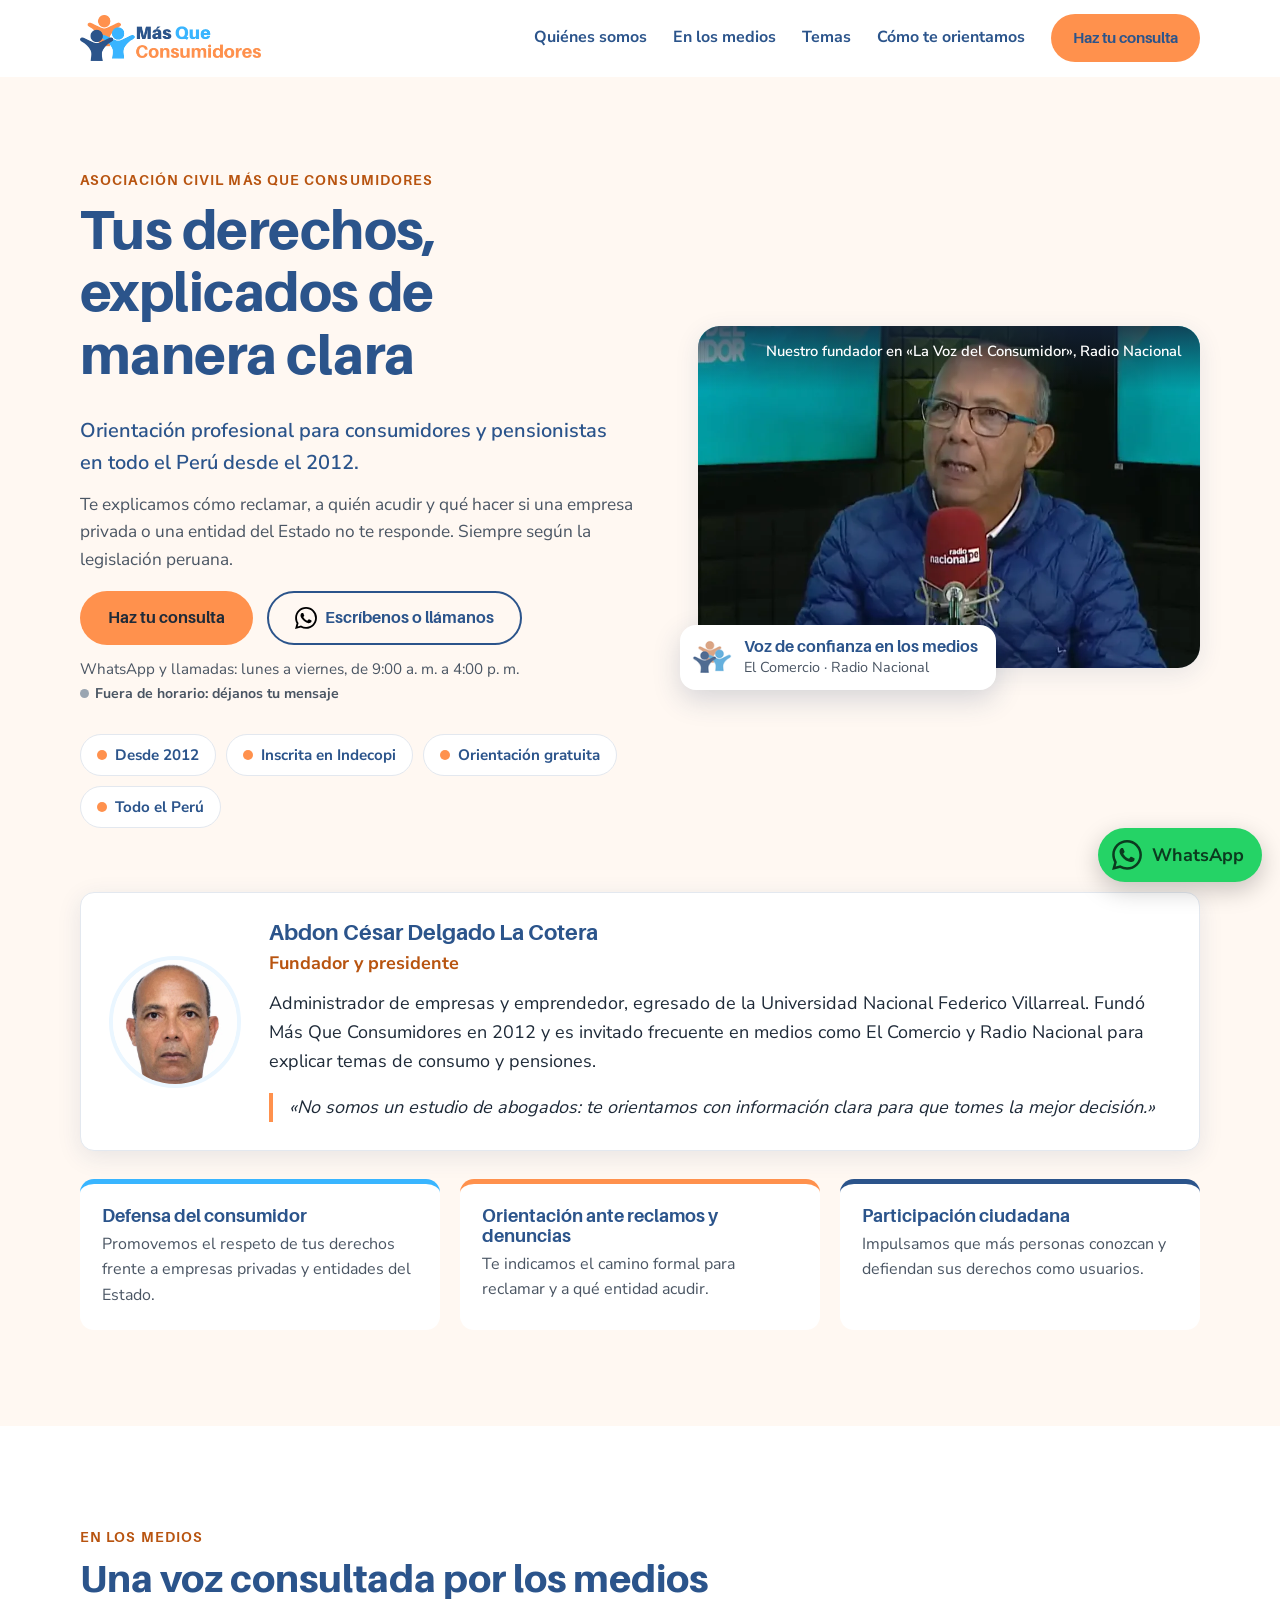
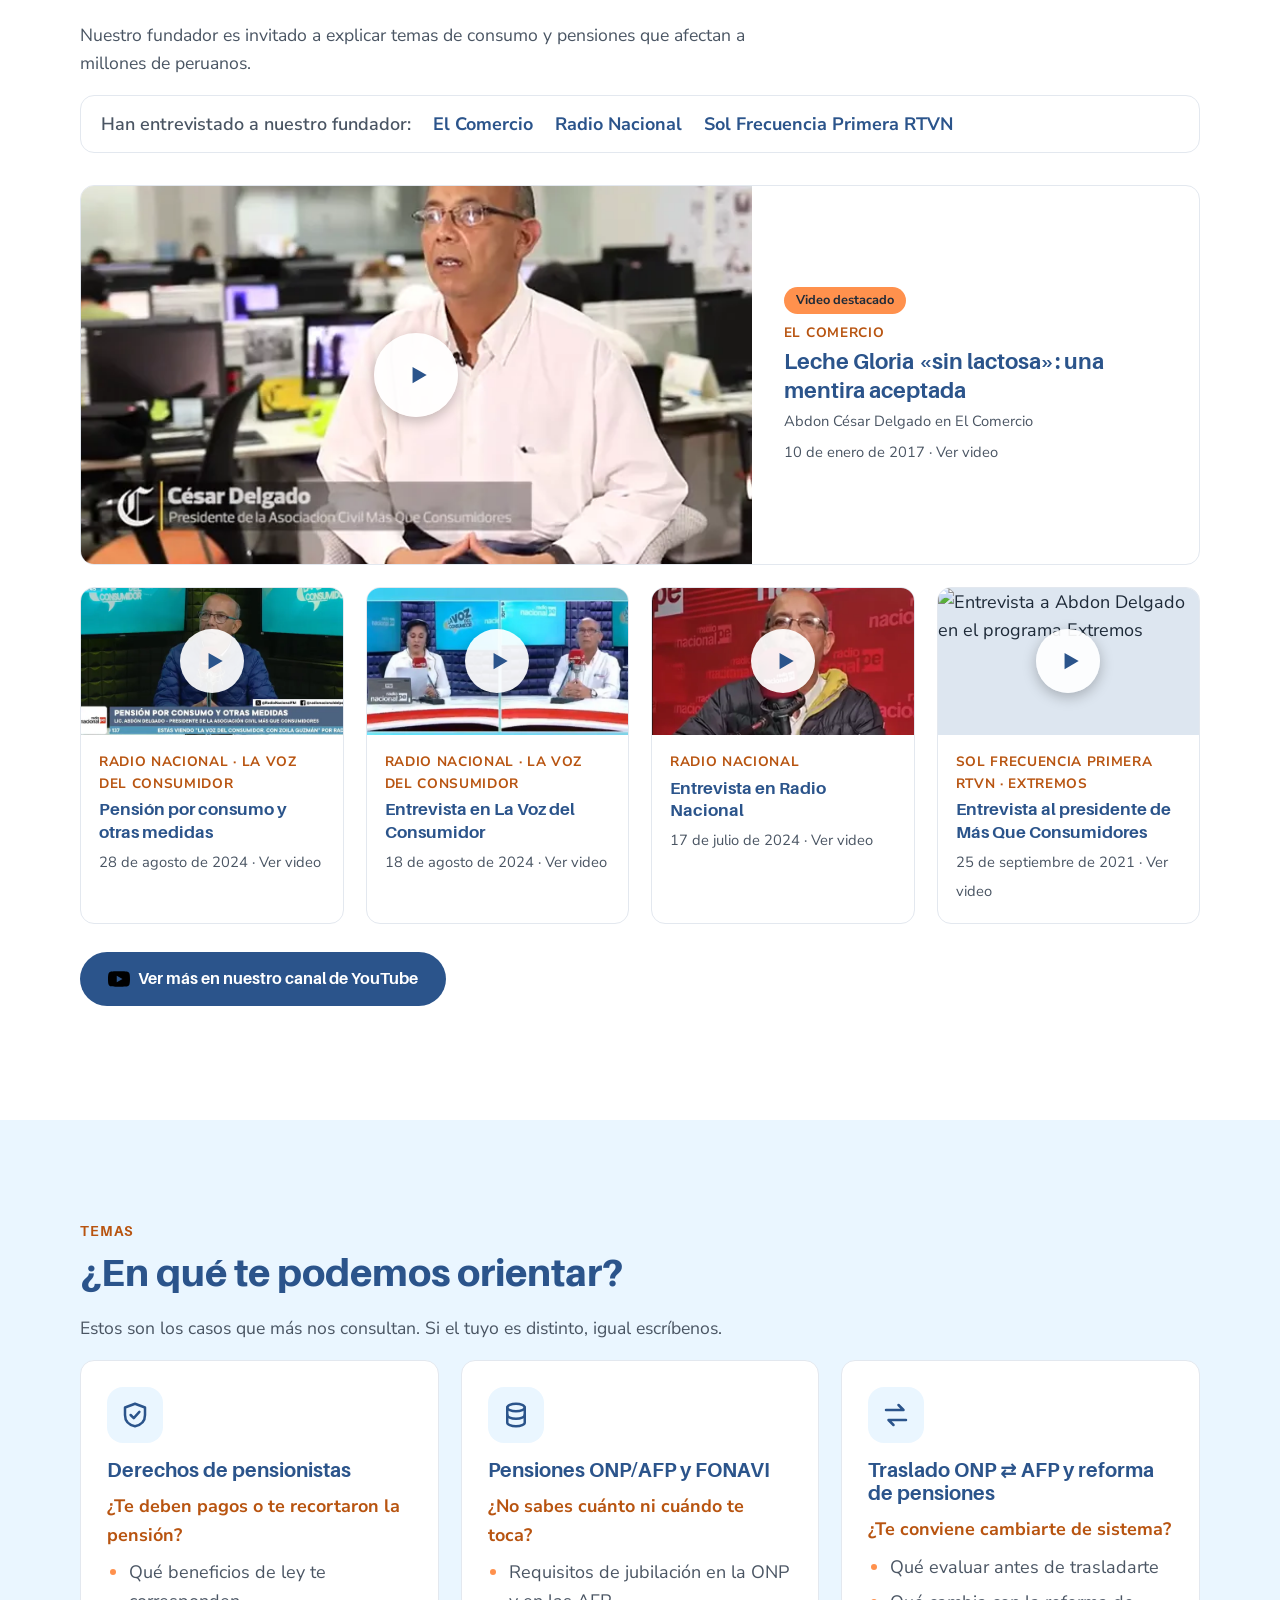
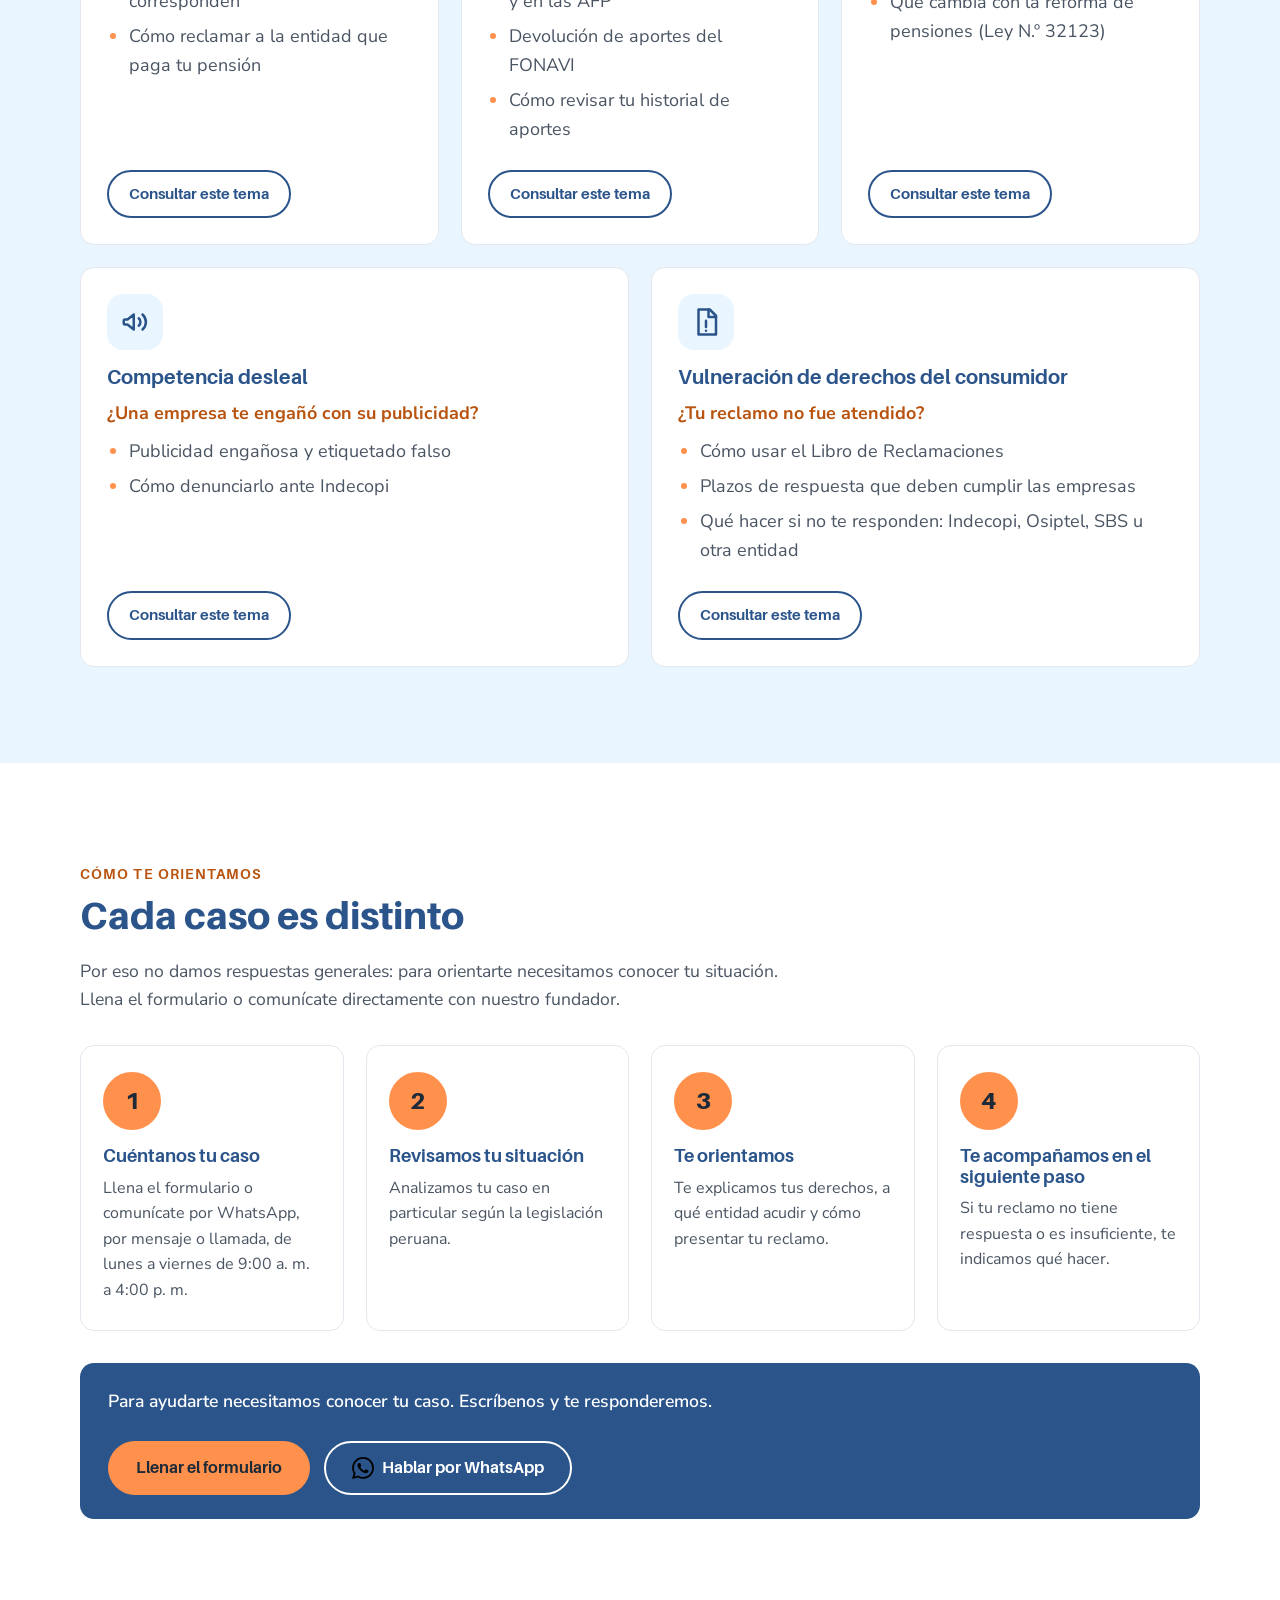
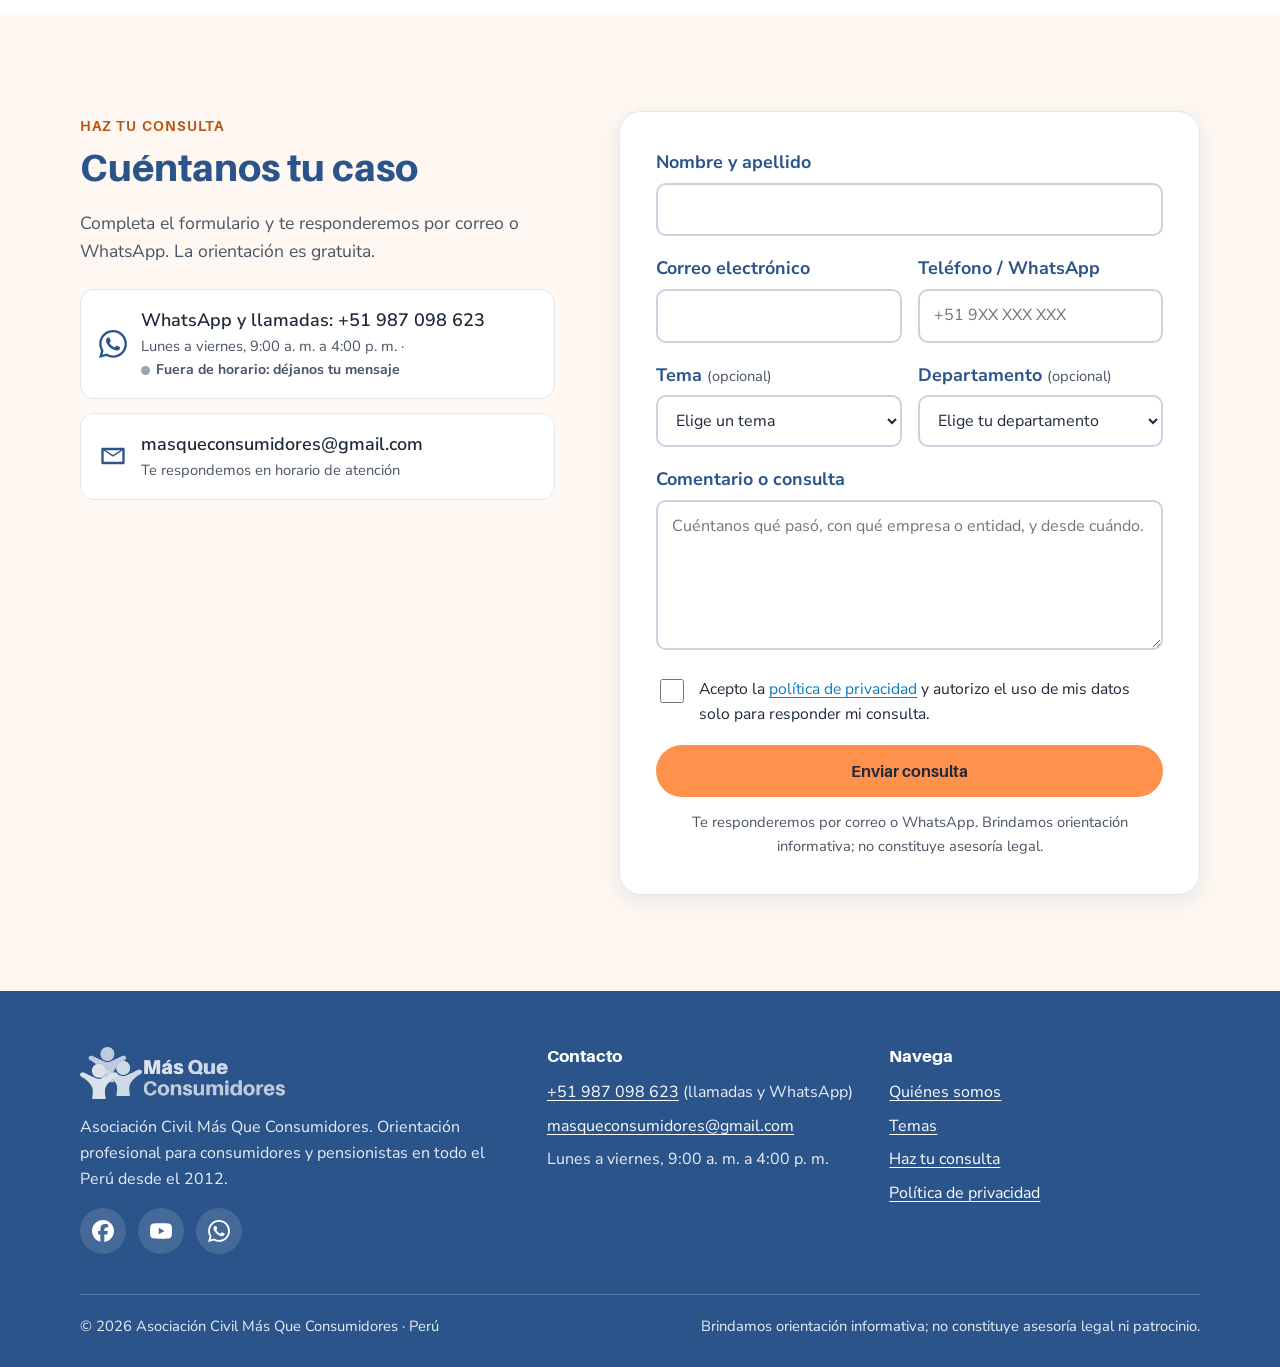
==== commit 9074d407: "Add files via upload" ====
--- a/index.html
+++ b/index.html
@@ -21,7 +21,7 @@
 <link rel="icon" type="image/png" sizes="48x48" href="assets/img/favicon-48.png">
 <link rel="apple-touch-icon" href="assets/img/apple-touch-icon.png">
 <link rel="preload" href="assets/fonts/aileron-latin-800-normal.woff2" as="font" type="font/woff2" crossorigin>
-<link rel="stylesheet" href="assets/css/styles.css?v=1">
+<link rel="stylesheet" href="assets/css/styles.css?v=2">
 <!-- Google Analytics 4: reemplazar G-XXXXXXXXXX por el ID de medición y quitar los comentarios.
 <script async src="https://www.googletagmanager.com/gtag/js?id=G-XXXXXXXXXX"></script>
 <script>window.dataLayer=window.dataLayer||[];function gtag(){dataLayer.push(arguments);}gtag('js',new Date());gtag('config','G-XXXXXXXXXX');</script>
@@ -71,11 +71,10 @@
         </ul>
       </div>
       <div class="heroe__foto">
-        <svg class="brazos" viewBox="0 0 200 110" aria-hidden="true" focusable="false">
-          <path d="M44 44 C64 60 84 64 100 54 C116 64 136 60 156 44" stroke="#FF914D"/>
-          <path d="M10 84 C30 100 52 104 72 92" stroke="#2B548B"/>
-          <path d="M128 92 C148 104 170 100 190 84" stroke="#39B5FF"/>
-        </svg>
+        <div class="insignia">
+          <img src="assets/img/favicon-48.png" alt="" width="48" height="48">
+          <span><strong>Voz de confianza en los medios</strong>El Comercio · Radio Nacional</span>
+        </div>
         <figure>
           <img src="assets/img/abdon-delgado-radio-nacional.webp" alt="Abdon César Delgado La Cotera durante una entrevista en Radio Nacional" width="900" height="614" fetchpriority="high">
           <figcaption>Nuestro fundador en «La Voz del Consumidor», Radio Nacional</figcaption>
@@ -312,6 +311,6 @@
   </div>
 </footer>
 <a class="wa-flotante" href="https://wa.me/51987098623?text=Hola%2C%20quisiera%20una%20orientaci%C3%B3n%20sobre%20" aria-label="Escríbenos por WhatsApp" data-sin-icono><svg viewBox="0 0 24 24" aria-hidden="true" focusable="false"><path d="M17.47 14.38c-.3-.15-1.76-.87-2.03-.97-.27-.1-.47-.15-.67.15-.2.3-.77.97-.94 1.16-.17.2-.35.22-.64.08-.3-.15-1.26-.46-2.39-1.48-.88-.79-1.48-1.76-1.65-2.06-.17-.3-.02-.46.13-.6.13-.14.3-.35.45-.52.15-.18.2-.3.3-.5.1-.2.05-.37-.03-.52-.07-.15-.67-1.61-.92-2.2-.24-.58-.49-.5-.67-.51h-.57c-.2 0-.52.07-.79.37-.27.3-1.04 1.02-1.04 2.48s1.07 2.88 1.21 3.07c.15.2 2.1 3.2 5.08 4.49.71.31 1.26.49 1.7.63.71.22 1.36.19 1.87.12.57-.09 1.76-.72 2-1.42.25-.69.25-1.29.17-1.41-.07-.12-.27-.2-.57-.35m-5.42 7.4h-.01a9.87 9.87 0 0 1-5.03-1.38l-.36-.21-3.74.98 1-3.65-.24-.37a9.86 9.86 0 0 1-1.51-5.26c0-5.45 4.44-9.88 9.89-9.88 2.64 0 5.12 1.03 6.99 2.9a9.83 9.83 0 0 1 2.89 6.99c0 5.45-4.44 9.88-9.88 9.88m8.41-18.3A11.82 11.82 0 0 0 12.05 0C5.5 0 .16 5.34.16 11.89c0 2.1.55 4.14 1.59 5.95L.06 24l6.3-1.65a11.88 11.88 0 0 0 5.68 1.45h.01c6.55 0 11.89-5.34 11.89-11.89a11.82 11.82 0 0 0-3.48-8.41Z"/></svg><span>WhatsApp</span></a>
-<script src="assets/js/main.js?v=1" defer></script>
+<script src="assets/js/main.js?v=2" defer></script>
 </body>
 </html>
--- a/assets/css/styles.css
+++ b/assets/css/styles.css
@@ -96,12 +96,12 @@
 .heroe__foto{position:relative}
 .heroe__foto figure{margin:0;position:relative;border-radius:22px;overflow:hidden;box-shadow:var(--sombra);aspect-ratio:900/614;background:#dde6f0}
 .heroe__foto img{width:100%;height:100%;object-fit:cover}
-.heroe__foto figcaption{position:absolute;left:0;right:0;bottom:0;padding:28px 18px 14px;background:linear-gradient(transparent,rgba(20,35,60,.85));color:#fff;font-size:.92rem;font-weight:600}
-.brazos{position:absolute;width:34%;left:-2%;top:-92px;z-index:2;pointer-events:none}
-.brazos path{fill:none;stroke-linecap:round;stroke-linejoin:round;stroke-width:10;stroke-dasharray:420;stroke-dashoffset:420;animation:trazo 1.6s .3s ease-out forwards}
-.brazos path:nth-child(2){animation-delay:.6s}
-.brazos path:nth-child(3){animation-delay:.9s}
-@keyframes trazo{to{stroke-dashoffset:0}}
+.heroe__foto figcaption{position:absolute;left:0;right:0;top:0;padding:14px 18px 28px;text-align:right;background:linear-gradient(rgba(20,35,60,.75),transparent);color:#fff;font-size:.92rem;font-weight:600}
+.insignia{position:absolute;left:-18px;bottom:-22px;z-index:2;display:flex;align-items:center;gap:12px;background:#fff;border-radius:16px;padding:12px 18px 12px 12px;box-shadow:0 10px 28px rgba(31,63,107,.18);max-width:320px;animation:aparecer .7s .4s ease-out both}
+.insignia img{width:40px;height:40px;flex:none}
+.insignia span{font-size:.9rem;color:var(--texto-suave);line-height:1.35}
+.insignia strong{display:block;font-family:var(--titulos);font-weight:700;color:var(--azul);font-size:.98rem}
+@keyframes aparecer{from{opacity:0;transform:translateY(12px)}to{opacity:1;transform:none}}
 
 .fundador{display:grid;grid-template-columns:auto 1fr;gap:28px;align-items:center;background:#fff;border:1px solid var(--borde);border-radius:var(--radio);padding:28px;margin-top:clamp(40px,6vw,64px);box-shadow:var(--sombra)}
 .fundador__foto{width:132px;height:132px;border-radius:50%;object-fit:cover;object-position:50% 20%;border:4px solid var(--celeste-suave)}
@@ -248,13 +248,12 @@
   .pie__rejilla>div:first-child{grid-column:span 1}
   .wa-flotante span{display:none}
   .wa-flotante{padding:14px}
-  .brazos{display:none}
+  .insignia{left:12px;bottom:-26px;max-width:calc(100% - 24px)}
 }
 
 /* Sin movimiento si el visitante lo pide */
 @media (prefers-reduced-motion:reduce){
   html{scroll-behavior:auto}
   *,*::before,*::after{animation:none!important;transition:none!important}
-  .brazos path{stroke-dashoffset:0}
   .btn:hover,.video a:hover,.tema:hover,.redes a:hover,.wa-flotante:hover{transform:none}
 }
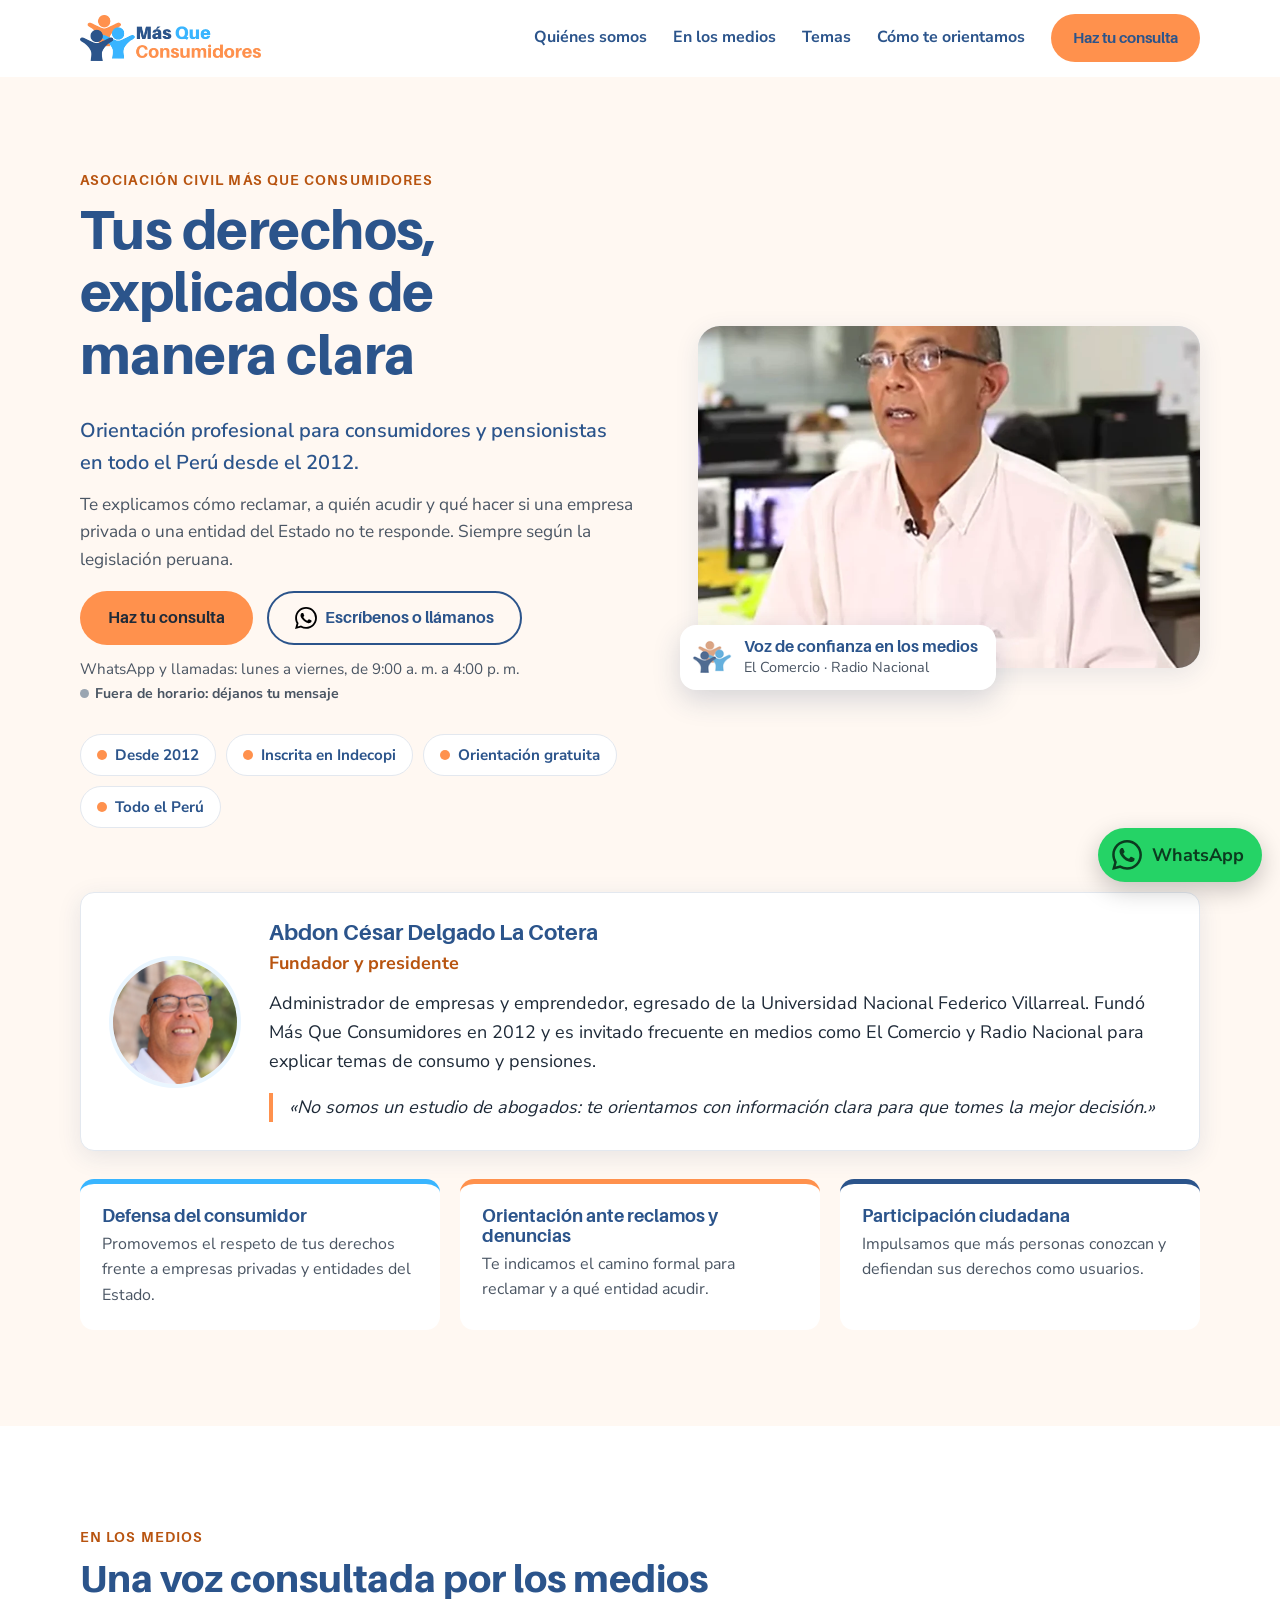
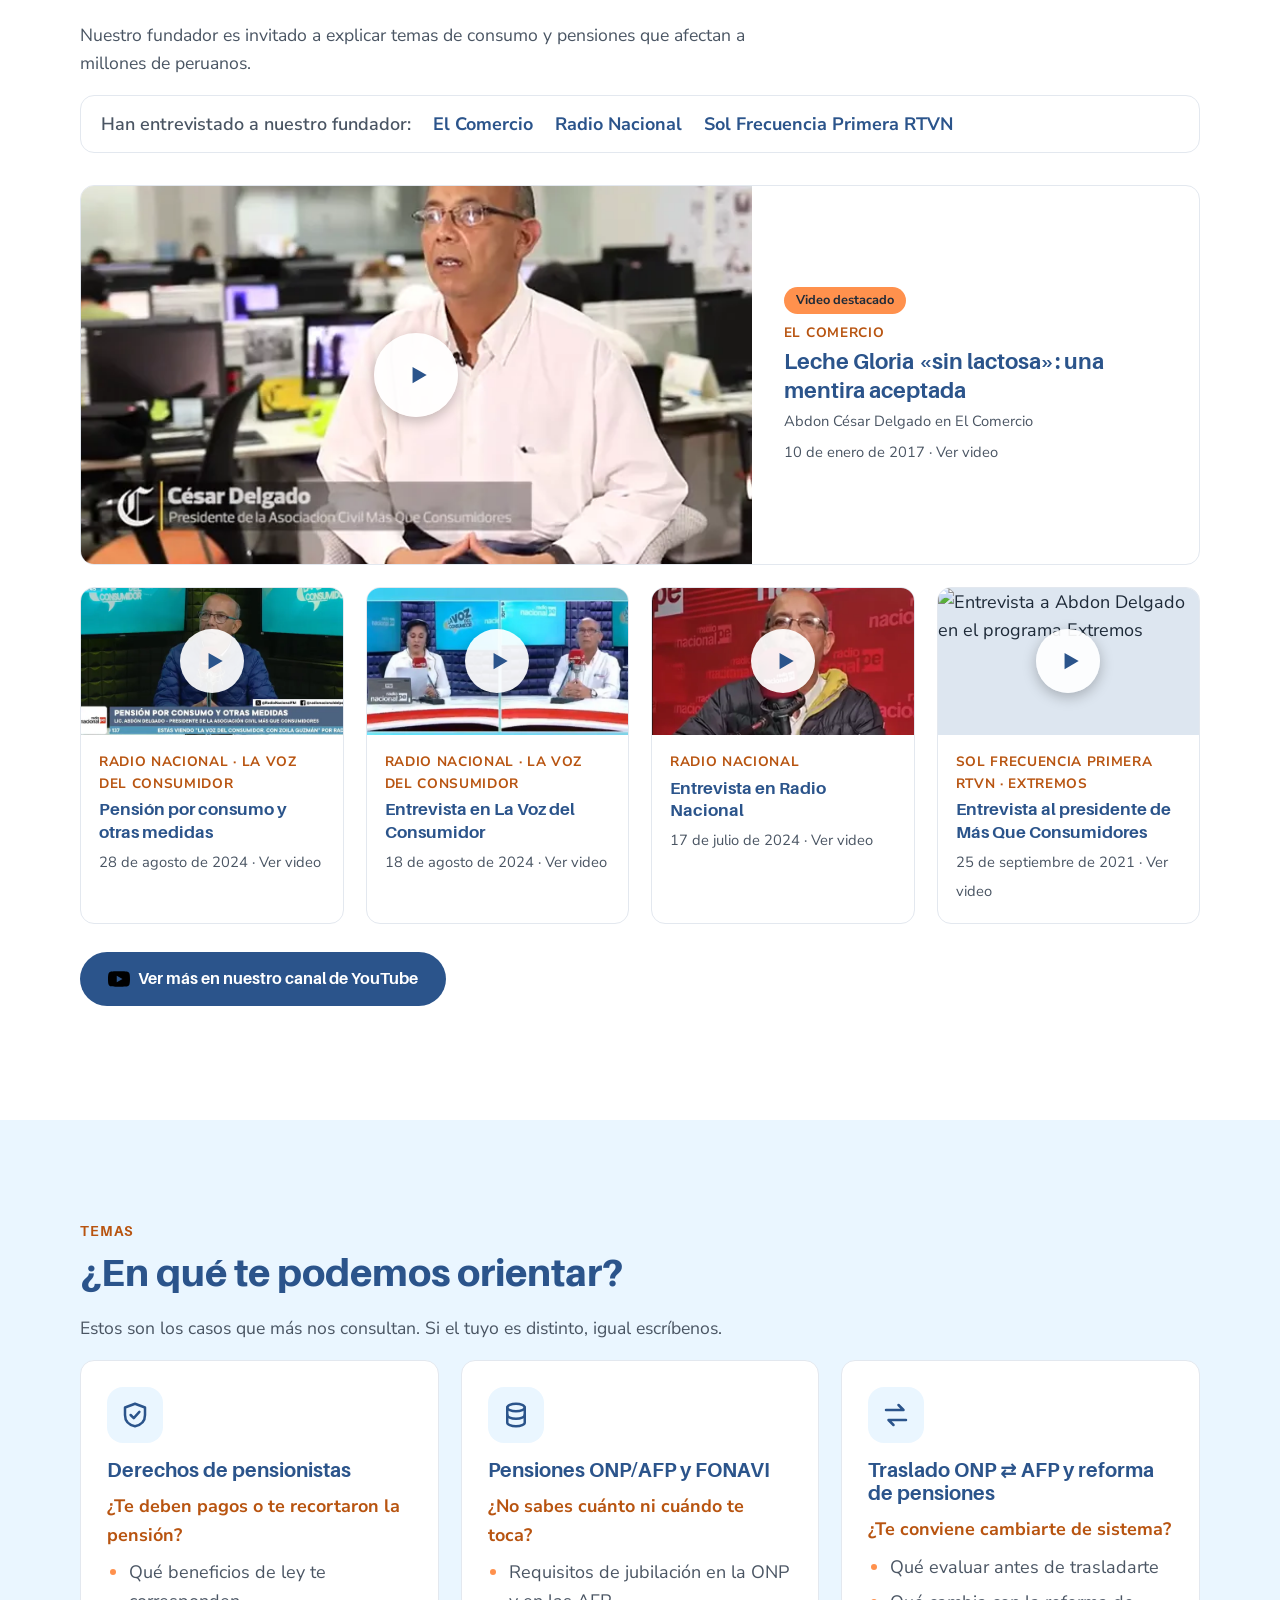
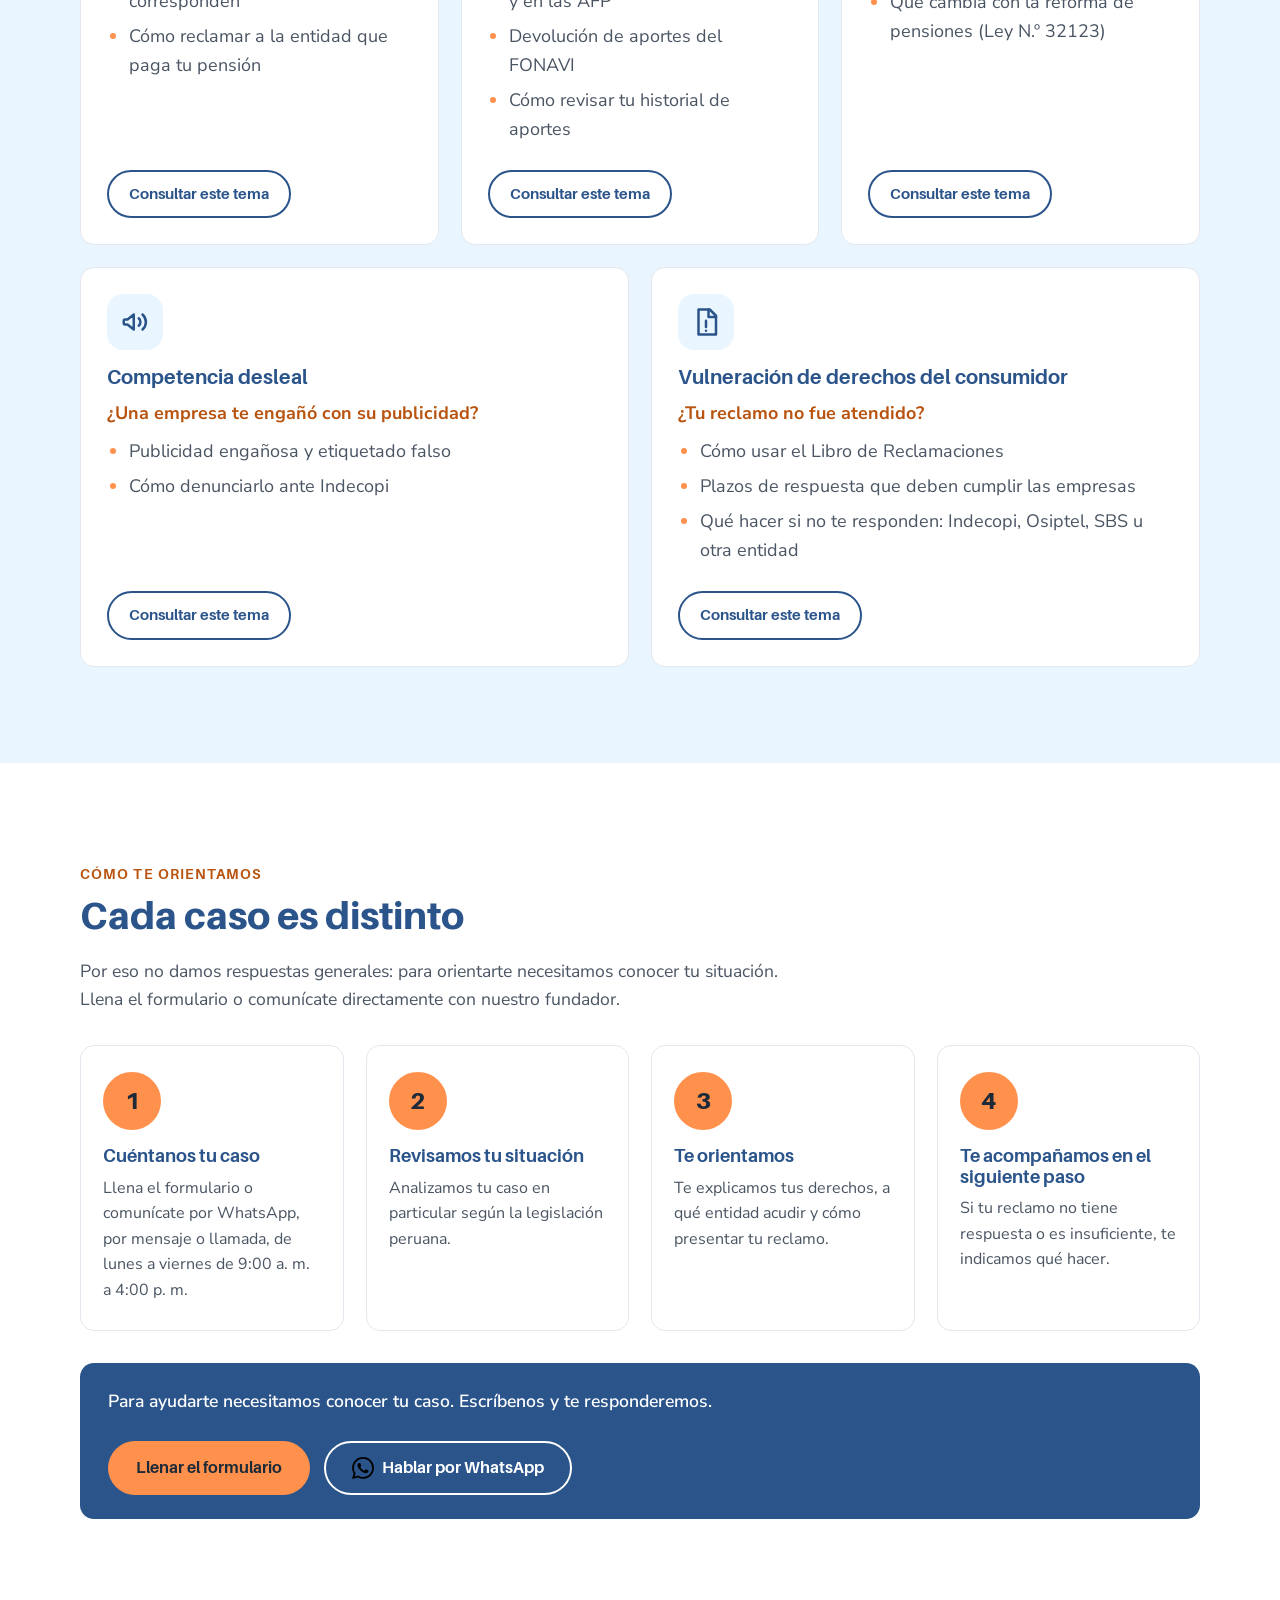
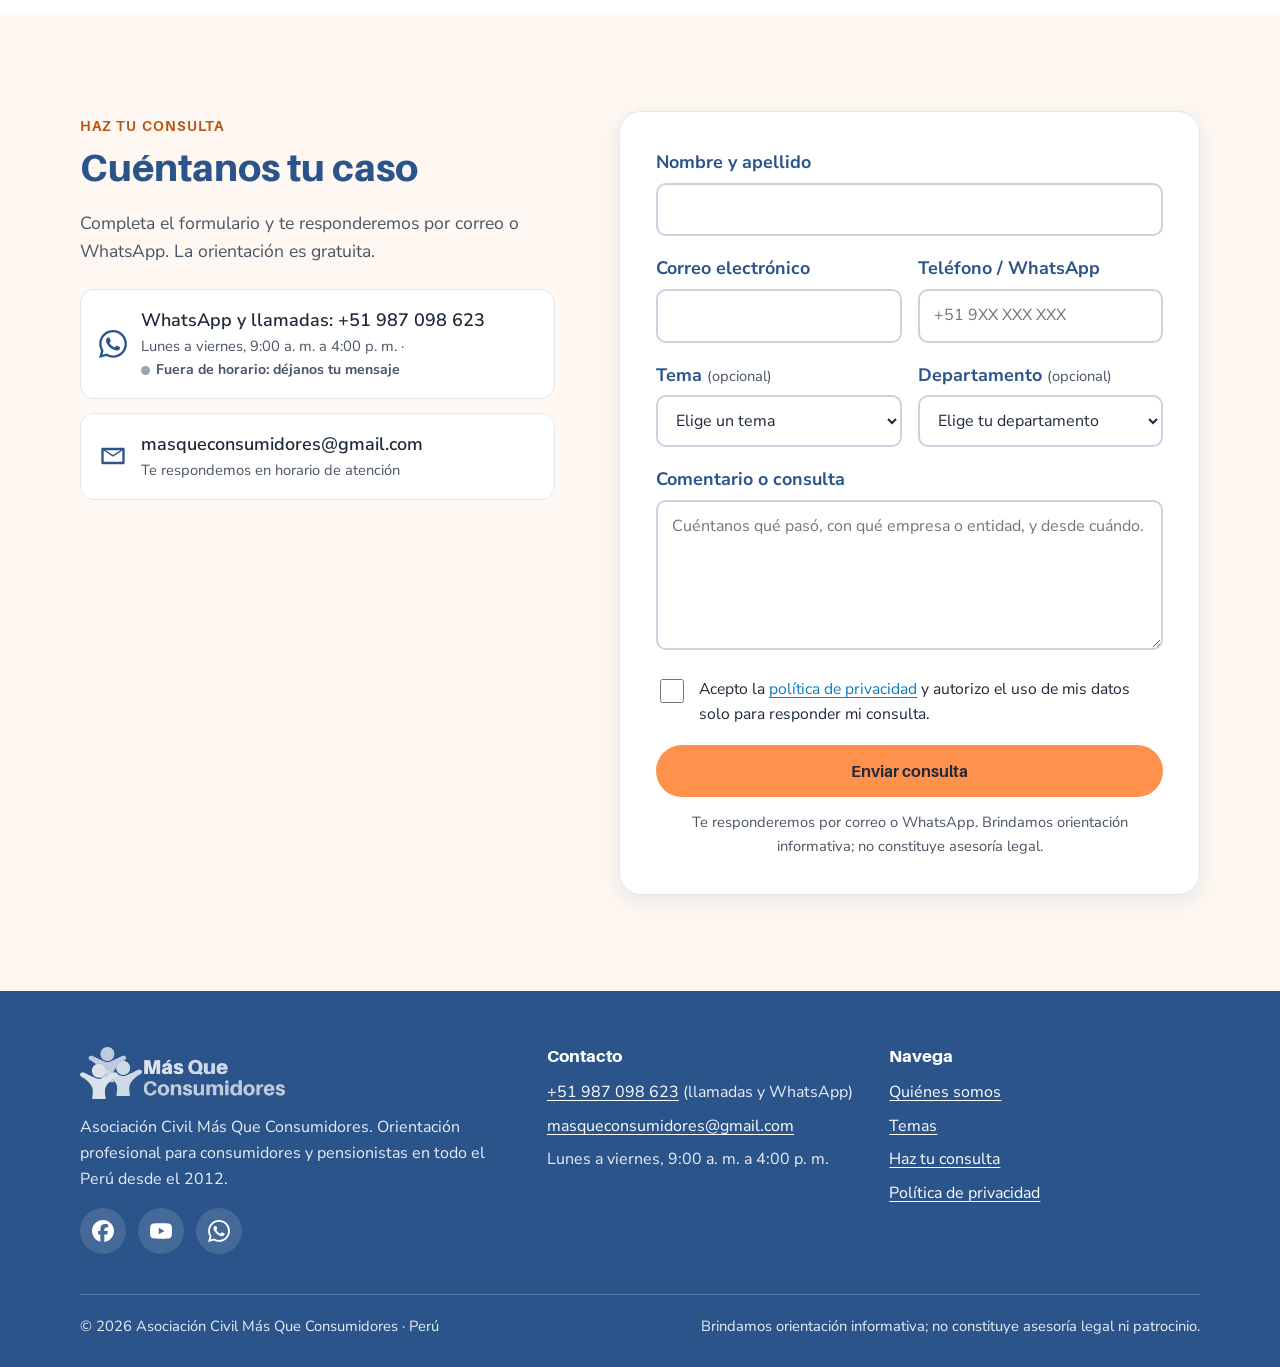
==== commit fb52e40d: "Add files via upload" ====
--- a/index.html
+++ b/index.html
@@ -21,7 +21,7 @@
 <link rel="icon" type="image/png" sizes="48x48" href="assets/img/favicon-48.png">
 <link rel="apple-touch-icon" href="assets/img/apple-touch-icon.png">
 <link rel="preload" href="assets/fonts/aileron-latin-800-normal.woff2" as="font" type="font/woff2" crossorigin>
-<link rel="stylesheet" href="assets/css/styles.css?v=2">
+<link rel="stylesheet" href="assets/css/styles.css?v=3">
 <!-- Google Analytics 4: reemplazar G-XXXXXXXXXX por el ID de medición y quitar los comentarios.
 <script async src="https://www.googletagmanager.com/gtag/js?id=G-XXXXXXXXXX"></script>
 <script>window.dataLayer=window.dataLayer||[];function gtag(){dataLayer.push(arguments);}gtag('js',new Date());gtag('config','G-XXXXXXXXXX');</script>
@@ -76,14 +76,14 @@
           <span><strong>Voz de confianza en los medios</strong>El Comercio · Radio Nacional</span>
         </div>
         <figure>
-          <img src="assets/img/abdon-delgado-radio-nacional.webp" alt="Abdon César Delgado La Cotera durante una entrevista en Radio Nacional" width="900" height="614" fetchpriority="high">
-          <figcaption>Nuestro fundador en «La Voz del Consumidor», Radio Nacional</figcaption>
+          <img src="assets/img/abdon-delgado-el-comercio.webp" alt="Abdon César Delgado La Cotera entrevistado en la redacción de El Comercio" width="900" height="614" fetchpriority="high">
+          <figcaption class="sr-only">Nuestro fundador entrevistado por El Comercio</figcaption>
         </figure>
       </div>
     </div>
 
     <div class="fundador">
-      <img class="fundador__foto" src="assets/img/abdon-delgado.webp" alt="Retrato de Abdon César Delgado La Cotera" width="400" height="400" loading="lazy">
+      <img class="fundador__foto" src="assets/img/abdon-delgado.webp" alt="Retrato de Abdon César Delgado La Cotera" width="500" height="500" loading="lazy">
       <div>
         <h3>Abdon César Delgado La Cotera</h3>
         <p class="fundador__cargo">Fundador y presidente</p>
@@ -311,6 +311,6 @@
   </div>
 </footer>
 <a class="wa-flotante" href="https://wa.me/51987098623?text=Hola%2C%20quisiera%20una%20orientaci%C3%B3n%20sobre%20" aria-label="Escríbenos por WhatsApp" data-sin-icono><svg viewBox="0 0 24 24" aria-hidden="true" focusable="false"><path d="M17.47 14.38c-.3-.15-1.76-.87-2.03-.97-.27-.1-.47-.15-.67.15-.2.3-.77.97-.94 1.16-.17.2-.35.22-.64.08-.3-.15-1.26-.46-2.39-1.48-.88-.79-1.48-1.76-1.65-2.06-.17-.3-.02-.46.13-.6.13-.14.3-.35.45-.52.15-.18.2-.3.3-.5.1-.2.05-.37-.03-.52-.07-.15-.67-1.61-.92-2.2-.24-.58-.49-.5-.67-.51h-.57c-.2 0-.52.07-.79.37-.27.3-1.04 1.02-1.04 2.48s1.07 2.88 1.21 3.07c.15.2 2.1 3.2 5.08 4.49.71.31 1.26.49 1.7.63.71.22 1.36.19 1.87.12.57-.09 1.76-.72 2-1.42.25-.69.25-1.29.17-1.41-.07-.12-.27-.2-.57-.35m-5.42 7.4h-.01a9.87 9.87 0 0 1-5.03-1.38l-.36-.21-3.74.98 1-3.65-.24-.37a9.86 9.86 0 0 1-1.51-5.26c0-5.45 4.44-9.88 9.89-9.88 2.64 0 5.12 1.03 6.99 2.9a9.83 9.83 0 0 1 2.89 6.99c0 5.45-4.44 9.88-9.88 9.88m8.41-18.3A11.82 11.82 0 0 0 12.05 0C5.5 0 .16 5.34.16 11.89c0 2.1.55 4.14 1.59 5.95L.06 24l6.3-1.65a11.88 11.88 0 0 0 5.68 1.45h.01c6.55 0 11.89-5.34 11.89-11.89a11.82 11.82 0 0 0-3.48-8.41Z"/></svg><span>WhatsApp</span></a>
-<script src="assets/js/main.js?v=2" defer></script>
+<script src="assets/js/main.js?v=3" defer></script>
 </body>
 </html>
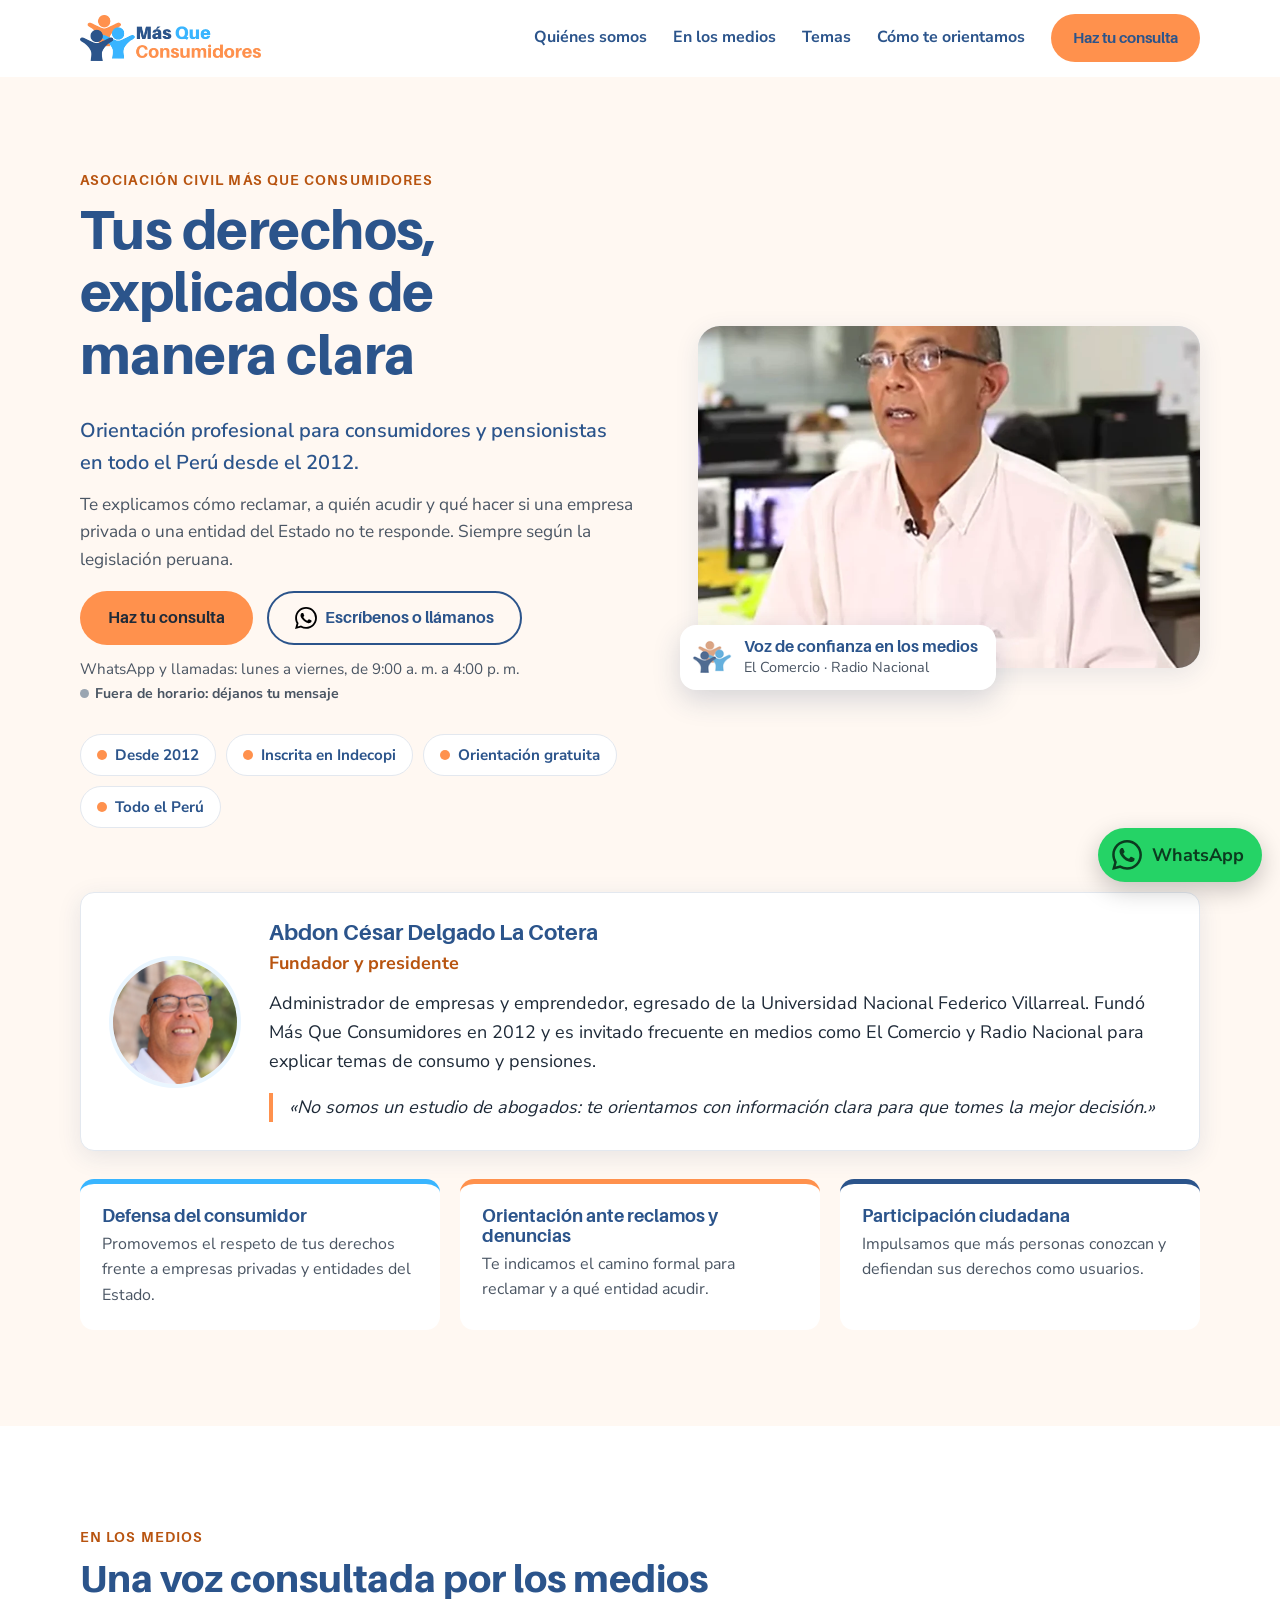
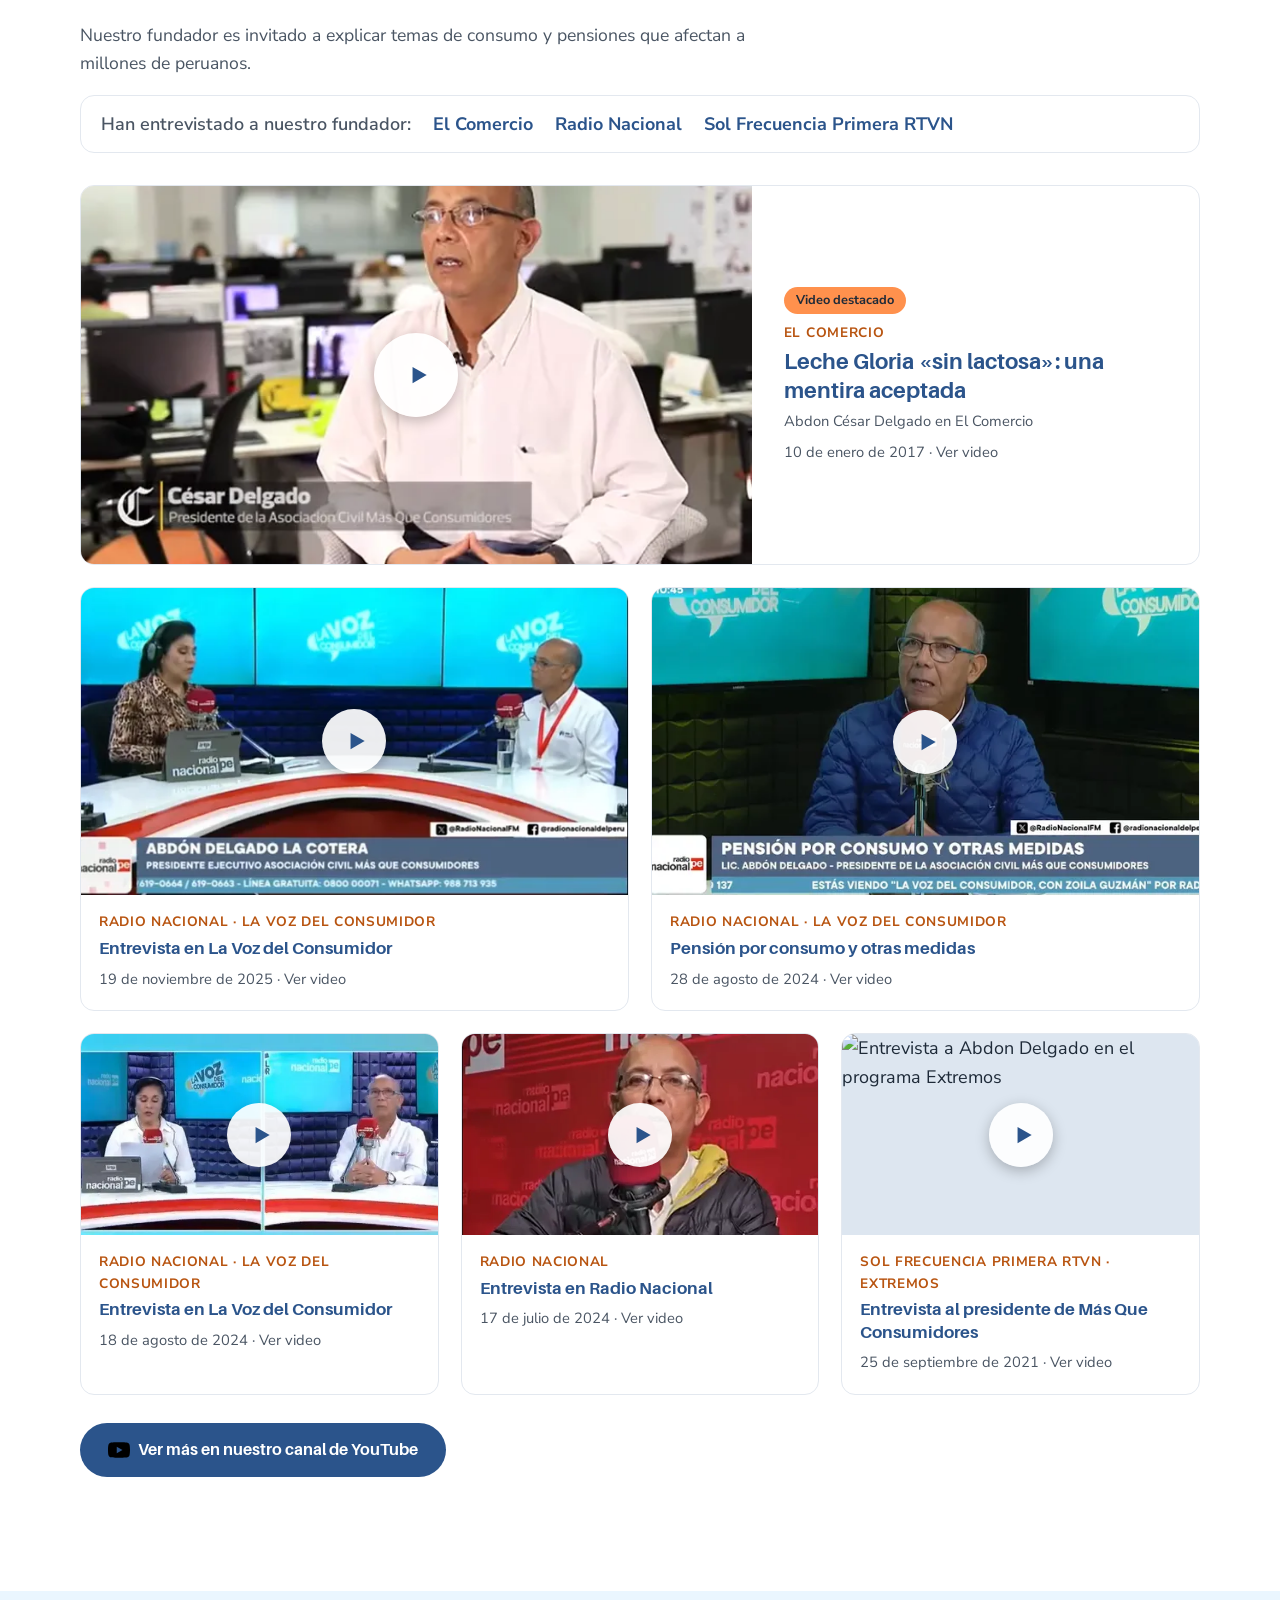
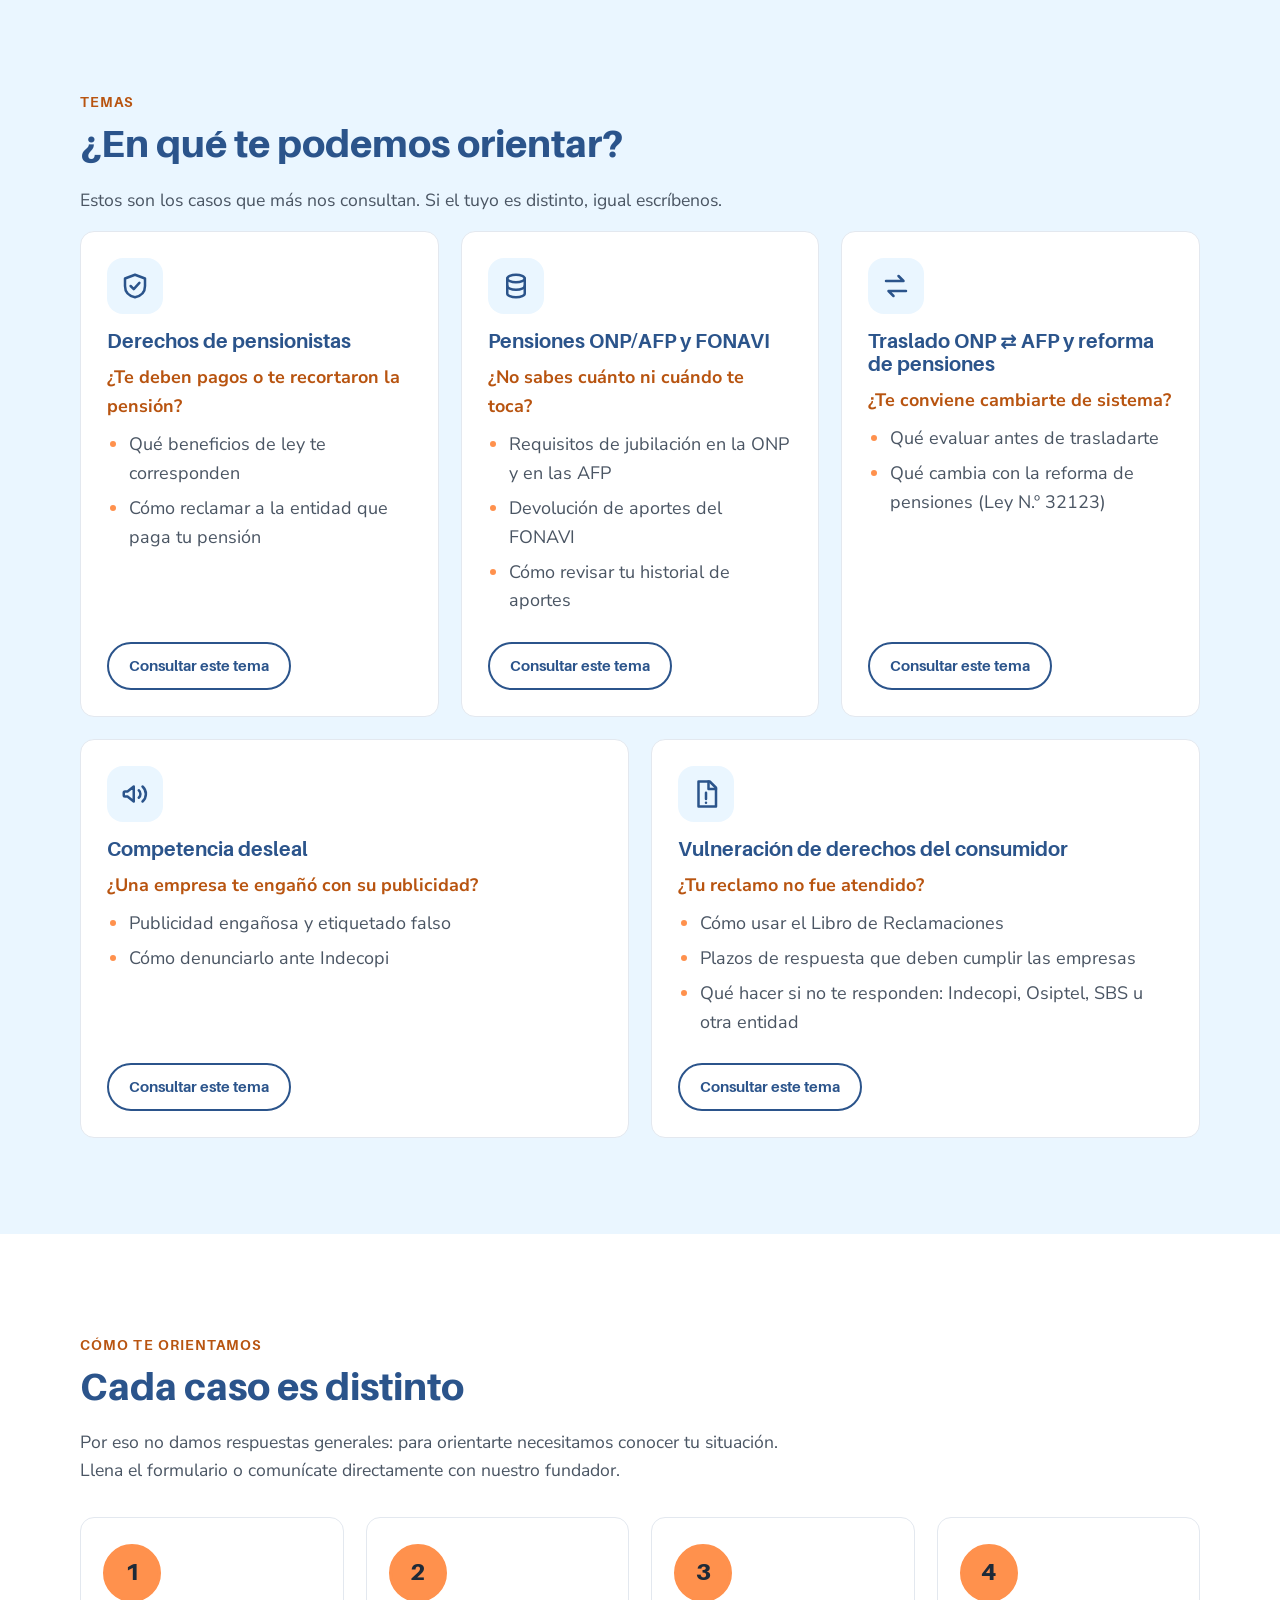
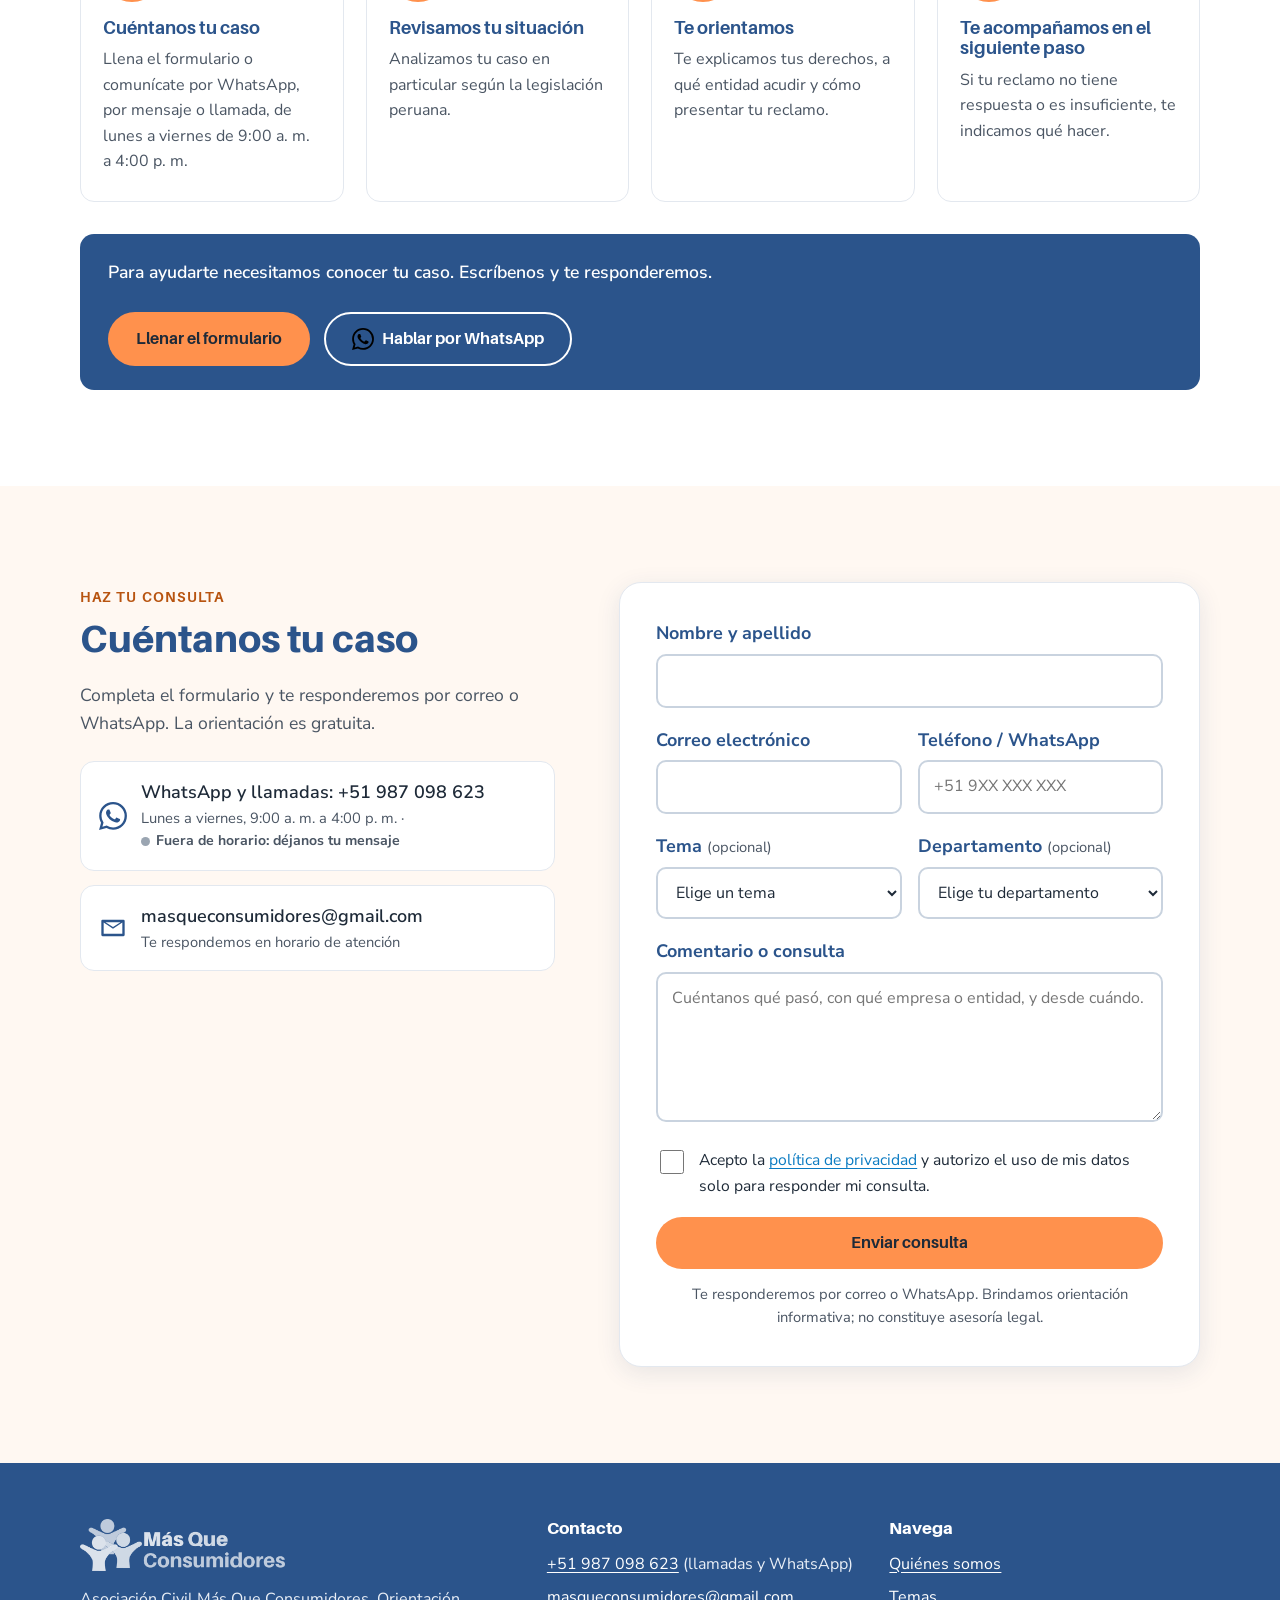
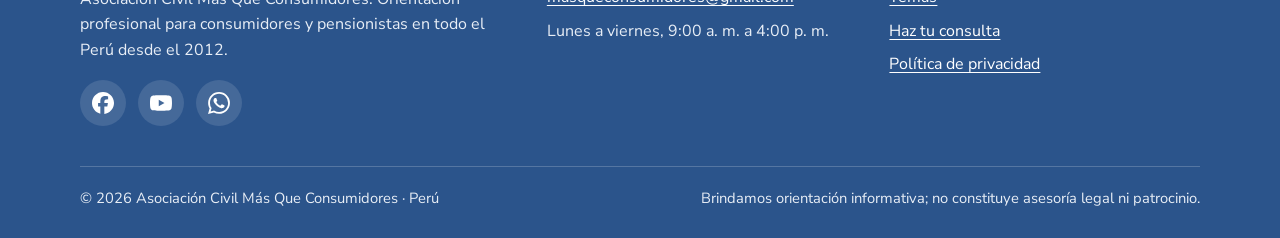
==== commit 03a71ce5: "Add files via upload" ====
--- a/index.html
+++ b/index.html
@@ -21,11 +21,10 @@
 <link rel="icon" type="image/png" sizes="48x48" href="assets/img/favicon-48.png">
 <link rel="apple-touch-icon" href="assets/img/apple-touch-icon.png">
 <link rel="preload" href="assets/fonts/aileron-latin-800-normal.woff2" as="font" type="font/woff2" crossorigin>
-<link rel="stylesheet" href="assets/css/styles.css?v=3">
-<!-- Google Analytics 4: reemplazar G-XXXXXXXXXX por el ID de medición y quitar los comentarios.
-<script async src="https://www.googletagmanager.com/gtag/js?id=G-XXXXXXXXXX"></script>
-<script>window.dataLayer=window.dataLayer||[];function gtag(){dataLayer.push(arguments);}gtag('js',new Date());gtag('config','G-XXXXXXXXXX');</script>
--->
+<link rel="stylesheet" href="assets/css/styles.css?v=5">
+<!-- Google tag (gtag.js) -->
+<script async src="https://www.googletagmanager.com/gtag/js?id=G-V4RS6MXYWG"></script>
+<script>window.dataLayer=window.dataLayer||[];function gtag(){dataLayer.push(arguments);}gtag('js',new Date());gtag('config','G-V4RS6MXYWG');</script>
 <script type="application/ld+json">{"@context": "https://schema.org", "@type": "NGO", "name": "Asociación Civil Más Que Consumidores", "alternateName": "Más Que Consumidores", "url": "https://masqueconsumidores.github.io/", "logo": "https://masqueconsumidores.github.io/assets/img/logo-color.png", "image": "https://masqueconsumidores.github.io/assets/img/og-mas-que-consumidores.jpg", "description": "Asociación civil peruana que orienta a consumidores y pensionistas sobre sus derechos, reclamos y denuncias, y sobre pensiones ONP, AFP y FONAVI.", "foundingDate": "2012-04", "founder": {"@type": "Person", "name": "Abdon César Delgado La Cotera", "jobTitle": "Fundador y presidente"}, "areaServed": {"@type": "Country", "name": "Perú"}, "telephone": "+51987098623", "email": "masqueconsumidores@gmail.com", "contactPoint": {"@type": "ContactPoint", "telephone": "+51987098623", "contactType": "customer support", "availableLanguage": "es", "hoursAvailable": {"@type": "OpeningHoursSpecification", "dayOfWeek": ["Monday", "Tuesday", "Wednesday", "Thursday", "Friday"], "opens": "09:00", "closes": "16:00"}}, "sameAs": ["https://www.facebook.com/Masqueconsumidores", "https://www.youtube.com/@abdondelgado1642"]}</script>
 </head>
 <body>
@@ -115,6 +114,12 @@
         </a>
       </li>
       <li class="video">
+        <a href="https://www.facebook.com/story.php?story_fbid=1260108519469441&id=100064109137696" data-sin-icono data-video="Entrevista en La Voz del Consumidor">
+          <div class="video__imagen"><img src="assets/img/videos/radio-nacional-nov-2025.webp" alt="Abdón Delgado La Cotera entrevistado en La Voz del Consumidor, Radio Nacional" width="640" height="360" loading="lazy"><div class="video__play"><span><svg viewBox="0 0 24 24" aria-hidden="true" focusable="false"><path d="M7 4.5v15l13-7.5z"/></svg></span></div></div>
+          <div class="video__texto"><span class="video__medio">Radio Nacional · La Voz del Consumidor</span><span class="video__titulo">Entrevista en La Voz del Consumidor</span><span class="video__fecha">19 de noviembre de 2025 · Ver video</span></div>
+        </a>
+      </li>
+      <li class="video">
         <a href="https://www.facebook.com/watch/?v=909788770986773" data-sin-icono data-video="Pensión por consumo y otras medidas">
           <div class="video__imagen"><img src="assets/img/videos/radio-nacional-ago-2024-pensiones.webp" alt="Abdon César Delgado en el set de La Voz del Consumidor, Radio Nacional" width="640" height="360" loading="lazy"><div class="video__play"><span><svg viewBox="0 0 24 24" aria-hidden="true" focusable="false"><path d="M7 4.5v15l13-7.5z"/></svg></span></div></div>
           <div class="video__texto"><span class="video__medio">Radio Nacional · La Voz del Consumidor</span><span class="video__titulo">Pensión por consumo y otras medidas</span><span class="video__fecha">28 de agosto de 2024 · Ver video</span></div>
@@ -311,6 +316,6 @@
   </div>
 </footer>
 <a class="wa-flotante" href="https://wa.me/51987098623?text=Hola%2C%20quisiera%20una%20orientaci%C3%B3n%20sobre%20" aria-label="Escríbenos por WhatsApp" data-sin-icono><svg viewBox="0 0 24 24" aria-hidden="true" focusable="false"><path d="M17.47 14.38c-.3-.15-1.76-.87-2.03-.97-.27-.1-.47-.15-.67.15-.2.3-.77.97-.94 1.16-.17.2-.35.22-.64.08-.3-.15-1.26-.46-2.39-1.48-.88-.79-1.48-1.76-1.65-2.06-.17-.3-.02-.46.13-.6.13-.14.3-.35.45-.52.15-.18.2-.3.3-.5.1-.2.05-.37-.03-.52-.07-.15-.67-1.61-.92-2.2-.24-.58-.49-.5-.67-.51h-.57c-.2 0-.52.07-.79.37-.27.3-1.04 1.02-1.04 2.48s1.07 2.88 1.21 3.07c.15.2 2.1 3.2 5.08 4.49.71.31 1.26.49 1.7.63.71.22 1.36.19 1.87.12.57-.09 1.76-.72 2-1.42.25-.69.25-1.29.17-1.41-.07-.12-.27-.2-.57-.35m-5.42 7.4h-.01a9.87 9.87 0 0 1-5.03-1.38l-.36-.21-3.74.98 1-3.65-.24-.37a9.86 9.86 0 0 1-1.51-5.26c0-5.45 4.44-9.88 9.89-9.88 2.64 0 5.12 1.03 6.99 2.9a9.83 9.83 0 0 1 2.89 6.99c0 5.45-4.44 9.88-9.88 9.88m8.41-18.3A11.82 11.82 0 0 0 12.05 0C5.5 0 .16 5.34.16 11.89c0 2.1.55 4.14 1.59 5.95L.06 24l6.3-1.65a11.88 11.88 0 0 0 5.68 1.45h.01c6.55 0 11.89-5.34 11.89-11.89a11.82 11.82 0 0 0-3.48-8.41Z"/></svg><span>WhatsApp</span></a>
-<script src="assets/js/main.js?v=3" defer></script>
+<script src="assets/js/main.js?v=5" defer></script>
 </body>
 </html>
--- a/assets/css/styles.css
+++ b/assets/css/styles.css
@@ -119,8 +119,9 @@
 /* ---------- Sección 2: En los medios ---------- */
 .medios{display:flex;flex-wrap:wrap;align-items:center;gap:10px 22px;margin:8px 0 32px;padding:14px 20px;background:#fff;border-radius:var(--radio);border:1px solid var(--borde);font-weight:700;color:var(--azul)}
 .medios span:first-child{color:var(--texto-suave);font-weight:600}
-.videos{display:grid;grid-template-columns:repeat(4,1fr);gap:22px}
-.video{grid-column:span 1}
+.videos{display:grid;grid-template-columns:repeat(6,1fr);gap:22px}
+.video{grid-column:span 2}
+.video:nth-child(2),.video:nth-child(3){grid-column:span 3}
 .video--destacado{grid-column:1/-1}
 .videos .video--destacado a{display:grid;grid-template-columns:1.5fr 1fr;align-items:center}
 .video--destacado .video__texto{padding:28px 32px}
@@ -228,6 +229,8 @@
   .heroe__rejilla,.contacto{grid-template-columns:1fr}
   .heroe__foto{max-width:640px}
   .videos{grid-template-columns:repeat(2,1fr)}
+  .video,.video:nth-child(2),.video:nth-child(3){grid-column:span 1}
+  .video:last-child{grid-column:1/-1}
   .videos .video--destacado a{display:flex}
   .video--destacado .video__texto{padding:16px 18px 18px}
   .temas{grid-template-columns:1fr 1fr}
@@ -241,6 +244,7 @@
   body{font-size:17px}
   .cabecera__logo img{height:38px}
   .videos,.temas,.pasos,.pilares{grid-template-columns:1fr}
+  .video:last-child{grid-column:span 1}
   .tema:nth-child(5){grid-column:span 1}
   .fundador{grid-template-columns:1fr;text-align:left;padding:22px}
   .campo--doble{grid-template-columns:1fr}
